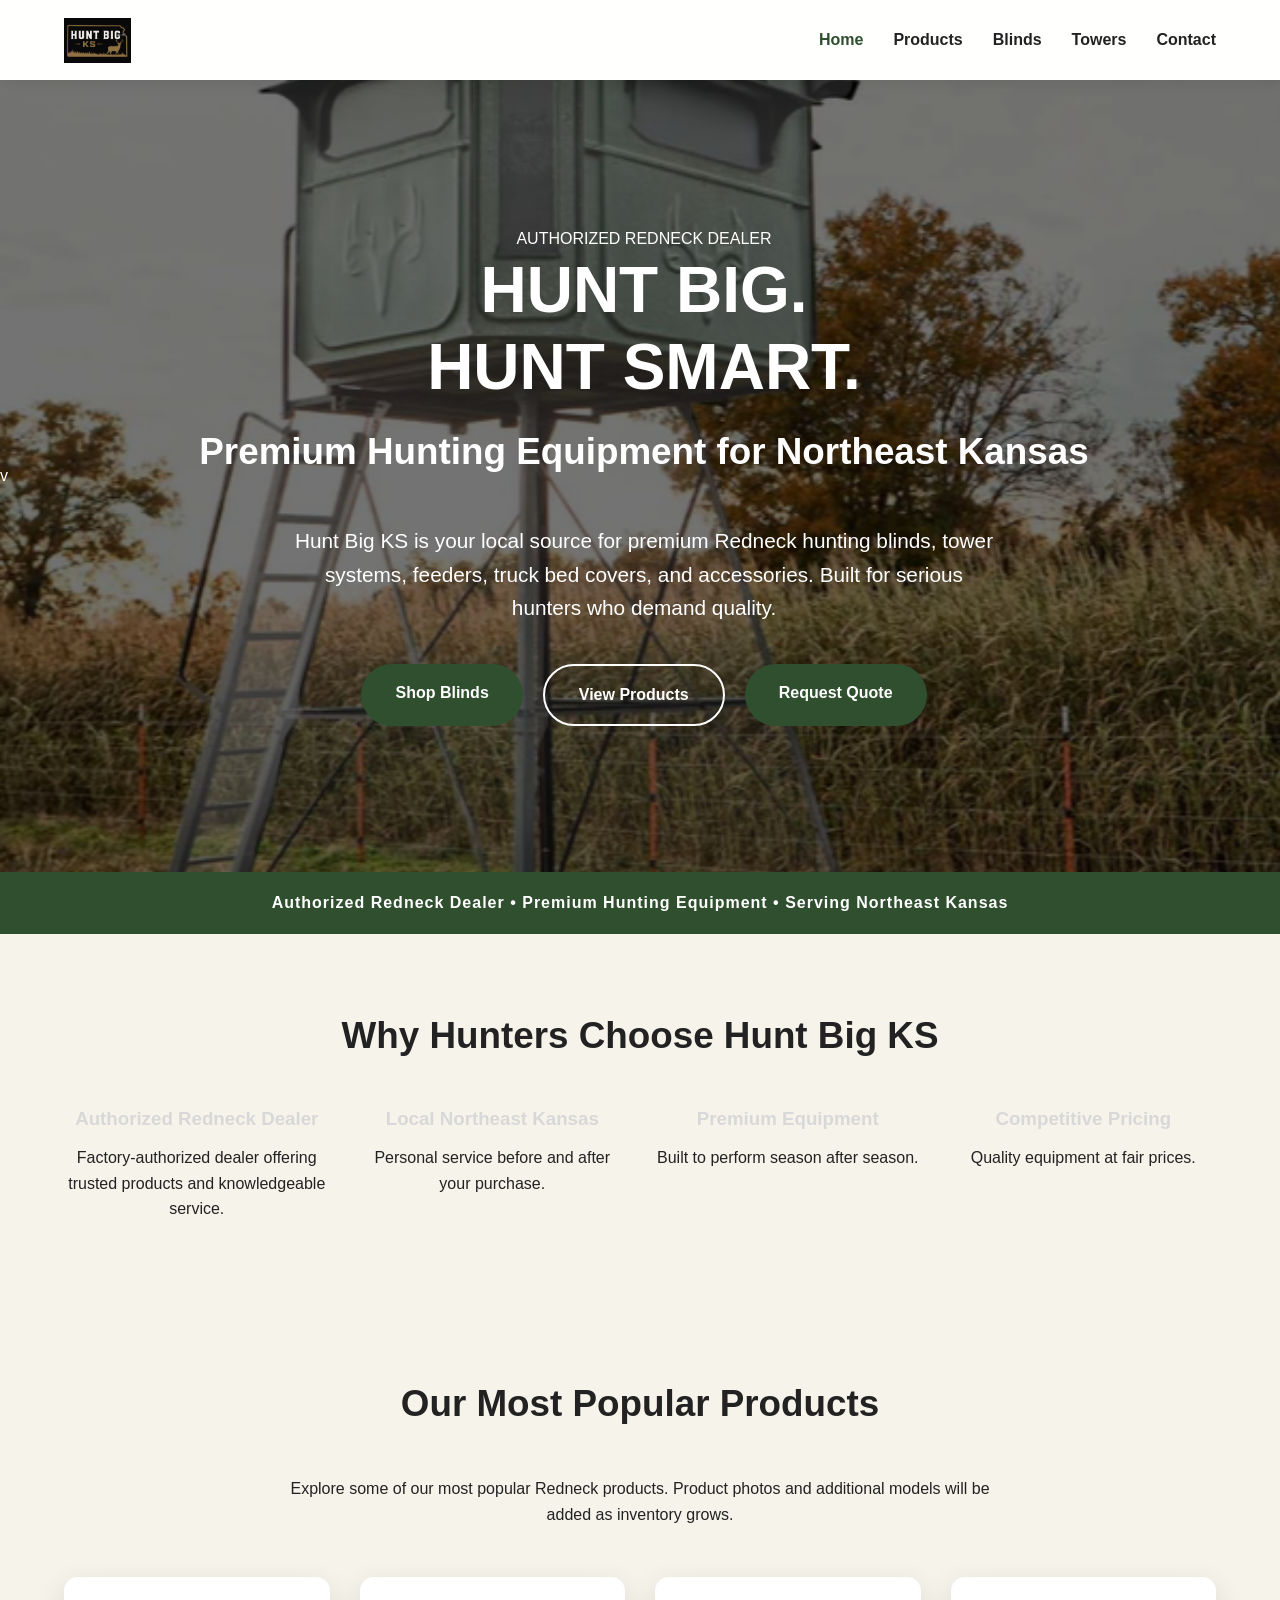
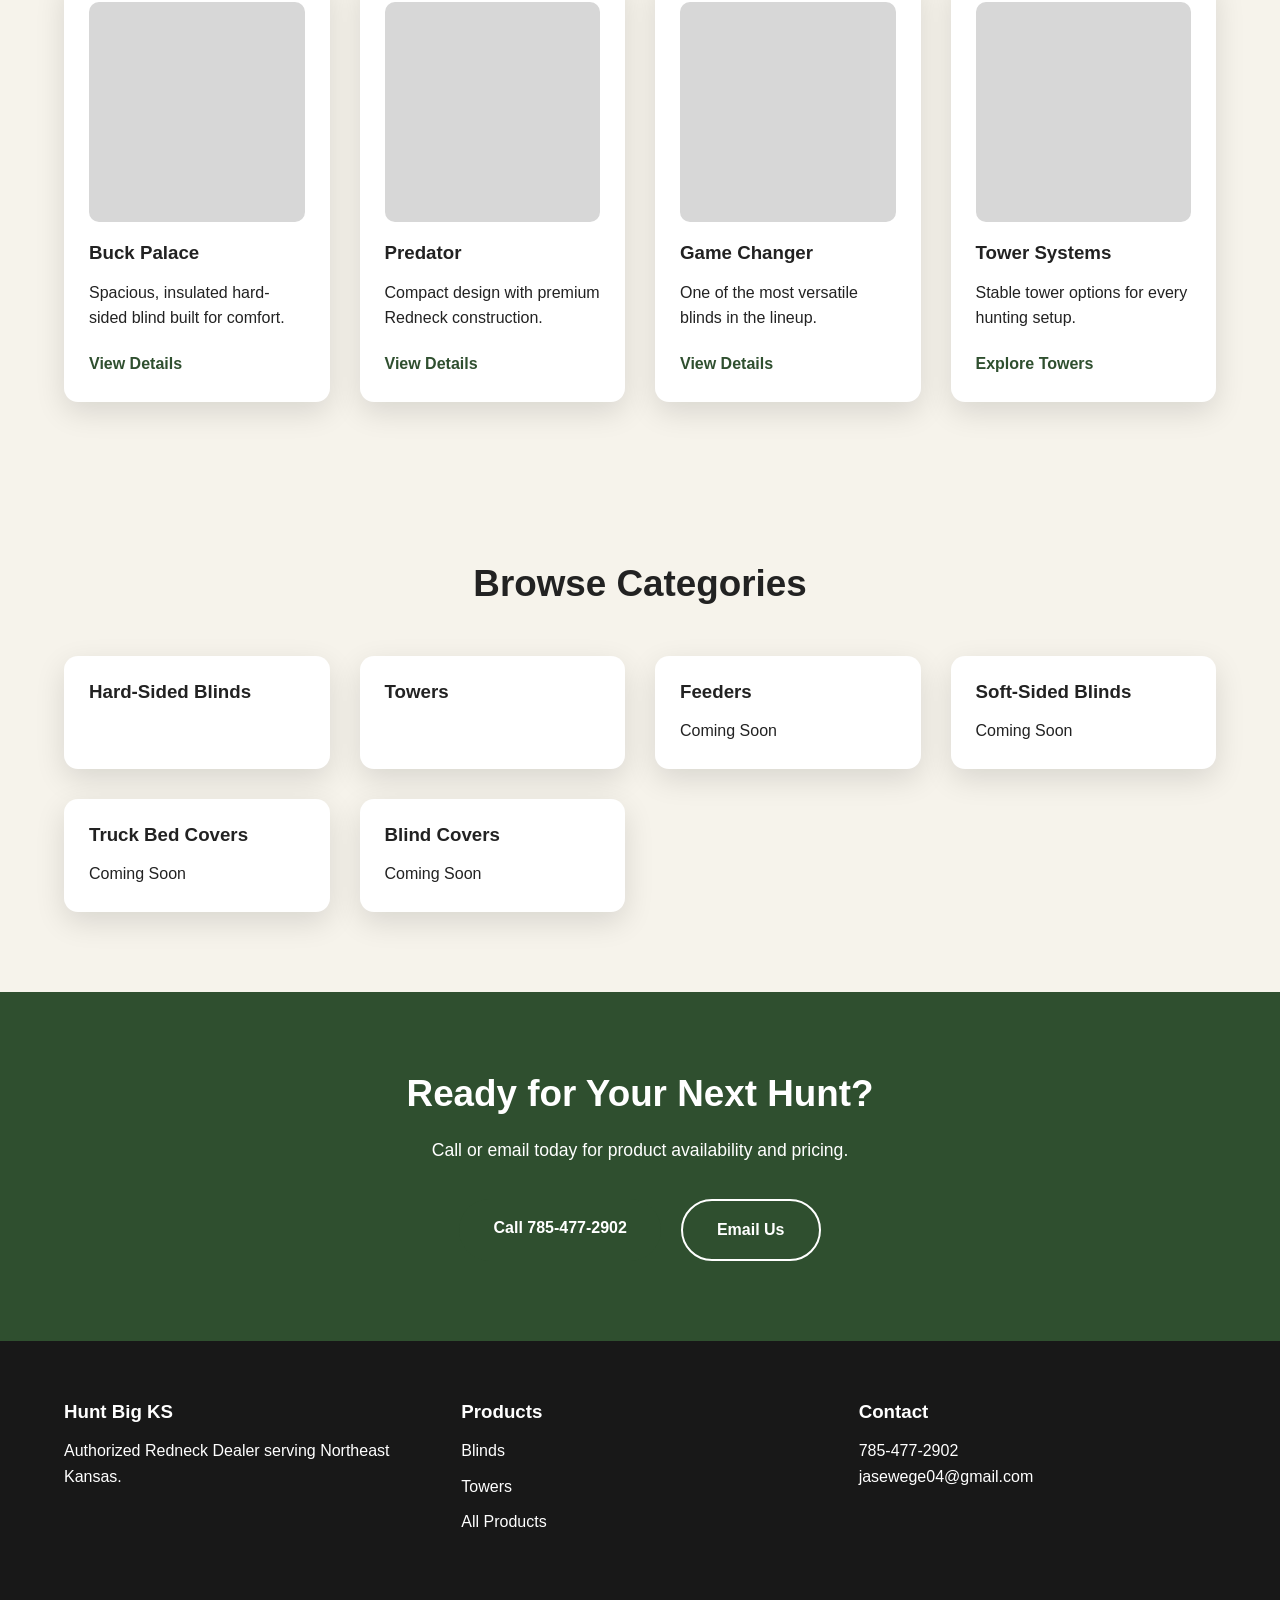
==== index.html @ d0d7ff27 "Update index.html" ====
<!DOCTYPE html>
<html lang="en">
<head>
    <meta charset="UTF-8">
    <meta name="viewport" content="width=device-width, initial-scale=1.0">

    <title>Hunt Big KS | Authorized Redneck Dealer | Northeast Kansas</title>

    <meta name="description"
          content="Authorized Redneck dealer serving Northeast Kansas. Premium hunting blinds, towers, feeders, and hunting accessories.">

    <link rel="stylesheet" href="css/style.css">
</head>

<body>

<header class="site-header">

    <div class="container nav-container">

        <a href="index.html" class="logo">
    <img src="logo.png" alt="Hunt Big KS Logo">
</a>

        <nav>

            <ul class="nav-links">

                <li><a href="index.html" class="active">Home</a></li>

                <li><a href="products.html">Products</a></li>

                <li><a href="blinds.html">Blinds</a></li>

                <li><a href="towers.html">Towers</a></li>

                <li><a href="contact.html">Contact</a></li>

            </ul>

        </nav>

    </div>

</header>

<section class="hero home-hero">v

    <div class="hero-overlay"></div>

    <div class="container hero-content">

        <div class="dealer-badge">
            AUTHORIZED REDNECK DEALER
        </div>

        <h1>HUNT BIG.<br>HUNT SMART.</h1>

        <h2 class="hero-tagline">
            Premium Hunting Equipment for Northeast Kansas
        </h2>

        <p>
            Hunt Big KS is your local source for premium Redneck hunting blinds,
            tower systems, feeders, truck bed covers, and accessories.
            Built for serious hunters who demand quality.
        </p>

        <div class="hero-buttons">

            <a href="blinds.html" class="btn btn-primary">
                Shop Blinds
            </a>

            <a href="products.html" class="btn btn-outline">
                View Products
            </a>

            <a href="contact.html" class="btn btn-primary">
                Request Quote
            </a>

        </div>

    </div>

</section>

<section class="brand-strip">
    <div class="container">
        <p>
            Authorized Redneck Dealer
            &bull;
            Premium Hunting Equipment
            &bull;
            Serving Northeast Kansas
        </p>
    </div>
</section>

<section class="section">
    <div class="container">

        <h2>Why Hunters Choose Hunt Big KS</h2>

        <div class="features">

            <div class="feature">
                <h3>Authorized Redneck Dealer</h3>
                <p>Factory-authorized dealer offering trusted products and knowledgeable service.</p>
            </div>

            <div class="feature">
                <h3>Local Northeast Kansas</h3>
                <p>Personal service before and after your purchase.</p>
            </div>

            <div class="feature">
                <h3>Premium Equipment</h3>
                <p>Built to perform season after season.</p>
            </div>

            <div class="feature">
                <h3>Competitive Pricing</h3>
                <p>Quality equipment at fair prices.</p>
            </div>

        </div>

    </div>

</section>

<section class="section">

    <div class="container">

        <h2>Our Most Popular Products</h2>

<p style="text-align:center;max-width:700px;margin:0 auto 50px;">
Explore some of our most popular Redneck products. Product photos and additional models will be added as inventory grows.
</p>

        <div class="card-grid">

            <article class="product-card">

                <div class="product-image placeholder"></div>

                <h3>Buck Palace</h3>

                <p>
                    Spacious, insulated hard-sided blind built for comfort.
                </p>

                <a href="blinds.html" class="btn-small">
                    View Details
                </a>

            </article>

            <article class="product-card">

                <div class="product-image placeholder"></div>

                <h3>Predator</h3>

                <p>
                    Compact design with premium Redneck construction.
                </p>

                <a href="blinds.html" class="btn-small">
                    View Details
                </a>

            </article>

            <article class="product-card">

                <div class="product-image placeholder"></div>

                <h3>Game Changer</h3>

                <p>
                    One of the most versatile blinds in the lineup.
                </p>

                <a href="blinds.html" class="btn-small">
                    View Details
                </a>

            </article>

            <article class="product-card">

                <div class="product-image placeholder"></div>

                <h3>Tower Systems</h3>

                <p>

                    Stable tower options for every hunting setup.

                </p>

                <a href="towers.html" class="btn-small">

                    Explore Towers

                </a>

            </article>

        </div>

    </div>

</section>

<section class="section">

    <div class="container">

        <h2>Browse Categories</h2>

        <div class="card-grid">

            <div class="category-card">
                <h3>Hard-Sided Blinds</h3>
            </div>

            <div class="category-card">
                <h3>Towers</h3>
            </div>

            <div class="category-card">
                <h3>Feeders</h3>
                <p>Coming Soon</p>
            </div>

            <div class="category-card">
                <h3>Soft-Sided Blinds</h3>
                <p>Coming Soon</p>
            </div>

            <div class="category-card">
                <h3>Truck Bed Covers</h3>
                <p>Coming Soon</p>
            </div>

            <div class="category-card">
                <h3>Blind Covers</h3>
                <p>Coming Soon</p>
            </div>

        </div>

    </div>

</section>

<section class="contact-banner">

    <div class="container">

        <h2>Ready for Your Next Hunt?</h2>

        <p>

            Call or email today for product availability and pricing.

        </p>

        <div class="hero-buttons">

            <a href="tel:7854772902" class="btn btn-primary">

                Call 785-477-2902

            </a>

            <a href="mailto:jasewege04@gmail.com" class="btn btn-outline">

                Email Us

            </a>

        </div>

    </div>

</section>

<footer>

    <div class="container footer-grid">

        <div>

            <h3>Hunt Big KS</h3>

            <p>

                Authorized Redneck Dealer serving Northeast Kansas.

            </p>

        </div>

        <div>

            <h3>Products</h3>

            <ul>

                <li><a href="blinds.html">Blinds</a></li>

                <li><a href="towers.html">Towers</a></li>

                <li><a href="products.html">All Products</a></li>

            </ul>

        </div>

        <div>

            <h3>Contact</h3>

            <p>785-477-2902</p>

            <p>jasewege04@gmail.com</p>

        </div>

    </div>

</footer>

<script src="js/script.js"></script>

</body>
</html>
---- css/style.css ----
/* ===========================
   HUNT BIG KS V3
   =========================== */

:root{
    --green:#2f4f2f;
    --green-dark:#1d331d;
    --tan:#f6f3eb;
    --white:#ffffff;
    --dark:#222;
    --gray:#666;
    --light:#ececec;
    --shadow:0 10px 30px rgba(0,0,0,.12);
    --radius:14px;
    --transition:.3s ease;
}

/* RESET */

*{
    margin:0;
    padding:0;
    box-sizing:border-box;
}

html{
    scroll-behavior:smooth;
}

body{
    font-family:Arial, Helvetica, sans-serif;
    background:var(--tan);
    color:var(--dark);
    line-height:1.6;
}

/* GLOBAL */

.container{
    width:min(1200px,90%);
    margin:auto;
}

section{
    padding:80px 0;
}

h1,h2,h3{
    line-height:1.2;
}

h2{
    text-align:center;
    font-size:2.3rem;
    margin-bottom:50px;
}

a{
    text-decoration:none;
    color:inherit;
}

/* HEADER */

.site-header{
    position:sticky;
    top:0;
    z-index:999;
    background:rgba(255,255,255,.95);
    backdrop-filter:blur(12px);
    box-shadow:0 2px 15px rgba(0,0,0,.08);
}

.nav-container{
    display:flex;
    justify-content:space-between;
    align-items:center;
    min-height:80px;
}

.logo{
    display:flex;
    align-items:center;
}

.logo img{
    height:45px;
    width:auto;
    display:block;
}

.nav-links{
    display:flex;
    list-style:none;
    gap:30px;
}

.nav-links a{
    font-weight:600;
    transition:var(--transition);
}

.nav-links a:hover,
.nav-links .active{
    color:var(--green);
}

/* HERO */

.hero{
    position:relative;
    min-height:88vh;
    display:flex;
    align-items:center;
    justify-content:center;
    text-align:center;

    background:
    linear-gradient(rgba(0,0,0,.55),rgba(0,0,0,.55)),
    url("../images/hero.png");

    background-size:cover;
    background-position:center;
    color:white;
}

.hero-content{
    position:relative;
    z-index:2;
}

.hero h1{
    font-size:4rem;
    margin-bottom:25px;
}

.hero h1 span{
    display:block;
    font-size:2.3rem;
    font-weight:400;
    margin-top:10px;
}

.hero p{
    font-size:1.3rem;
    max-width:700px;
    margin:0 auto 40px;
}

/* BUTTONS */

.hero-buttons{
    display:flex;
    justify-content:center;
    gap:20px;
    flex-wrap:wrap;
}

.btn{
    display:inline-block;
    padding:16px 34px;
    border-radius:40px;
    font-weight:bold;
    transition:var(--transition);
}

.btn-primary{
    background:var(--green);
    color:white;
}

.btn-primary:hover{
    background:var(--green-dark);
    transform:translateY(-3px);
}

.btn-outline{
    border:2px solid white;
    color:white;
}

.btn-outline:hover{
    background:white;
    color:var(--dark);
}

/* BRAND STRIP */

.brand-strip{
    background:var(--green);
    color:white;
    text-align:center;
    padding:18px;
    font-weight:bold;
    letter-spacing:1px;
}

/* CARDS */

.card-grid{
    display:grid;
    grid-template-columns:repeat(auto-fit,minmax(250px,1fr));
    gap:30px;
}

.product-card,
.category-card{
    background:white;
    border-radius:var(--radius);
    padding:25px;
    box-shadow:var(--shadow);
    transition:var(--transition);
}

.product-card:hover,
.category-card:hover{
    transform:translateY(-8px);
}

.product-image{
    width:100%;
    height:220px;
    background:#d7d7d7;
    border-radius:10px;
    margin-bottom:20px;
}

.product-card h3,
.category-card h3{
    margin-bottom:15px;
}

.btn-small{
    display:inline-block;
    margin-top:20px;
    color:var(--green);
    font-weight:bold;
}

/* WHY US */

.dark{
    background:#2c2c2c;
    color:white;
}

.features{
    display:grid;
    grid-template-columns:repeat(auto-fit,minmax(230px,1fr));
    gap:30px;
}

.feature{
    text-align:center;
}

.feature h3{
    margin-bottom:15px;
    color:#d8d8d8;
}

/* CONTACT */

.contact-banner{
    background:var(--green);
    color:white;
    text-align:center;
}

.contact-banner h2{
    margin-bottom:20px;
}

.contact-banner p{
    margin-bottom:35px;
    font-size:1.1rem;
}

/* FOOTER */

footer{
    background:#181818;
    color:white;
    padding:60px 0;
}

.footer-grid{
    display:grid;
    grid-template-columns:repeat(auto-fit,minmax(220px,1fr));
    gap:40px;
}

footer h3{
    margin-bottom:15px;
}

footer ul{
    list-style:none;
}

footer li{
    margin-bottom:10px;
}

footer a:hover{
    color:#9ed19e;
}

/* MOBILE */

@media(max-width:850px){

.hero h1{
    font-size:2.8rem;
}

.hero h1 span{
    font-size:1.5rem;
}

.nav-container{
    flex-direction:column;
    padding:20px 0;
}

.nav-links{
    flex-wrap:wrap;
    justify-content:center;
    gap:15px;
}

.hero-buttons{
    flex-direction:column;
    align-items:center;
}

.btn{
    width:260px;
    text-align:center;
}

h2{
    font-size:2rem;
}
}
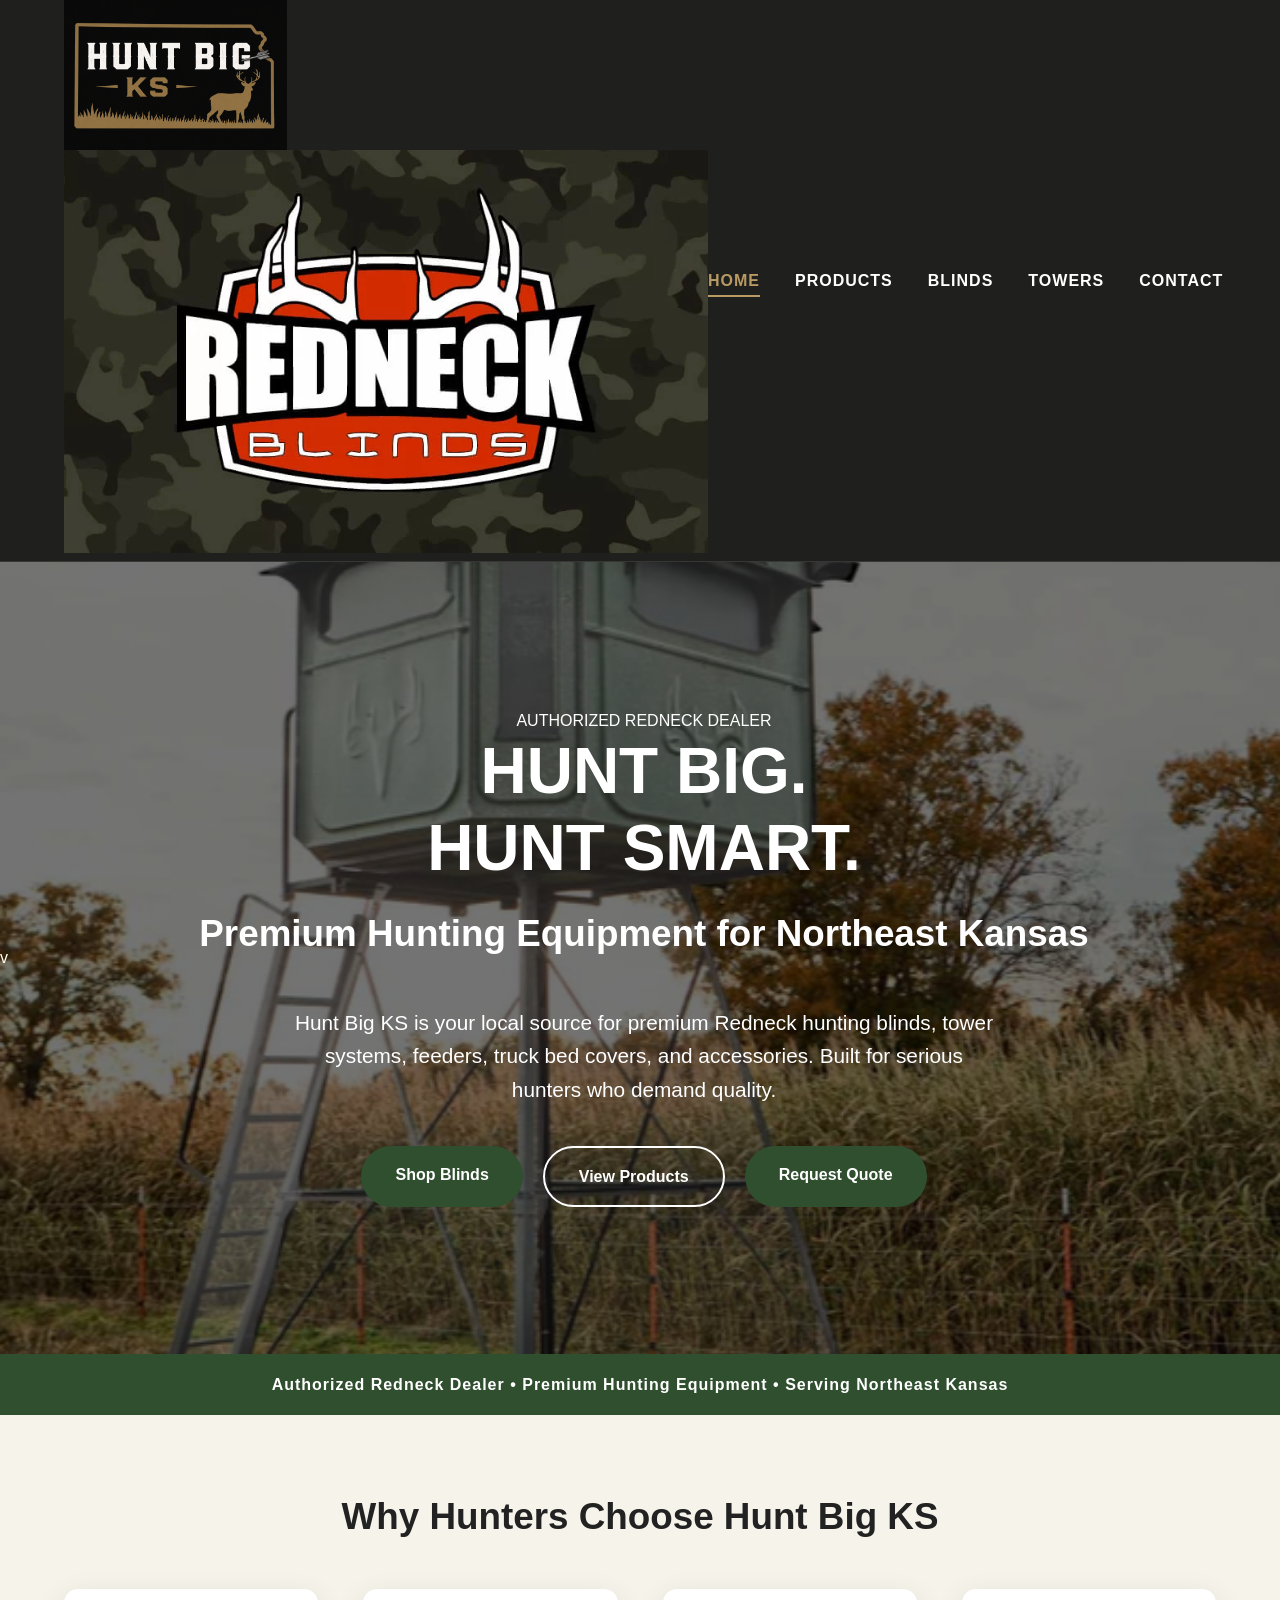
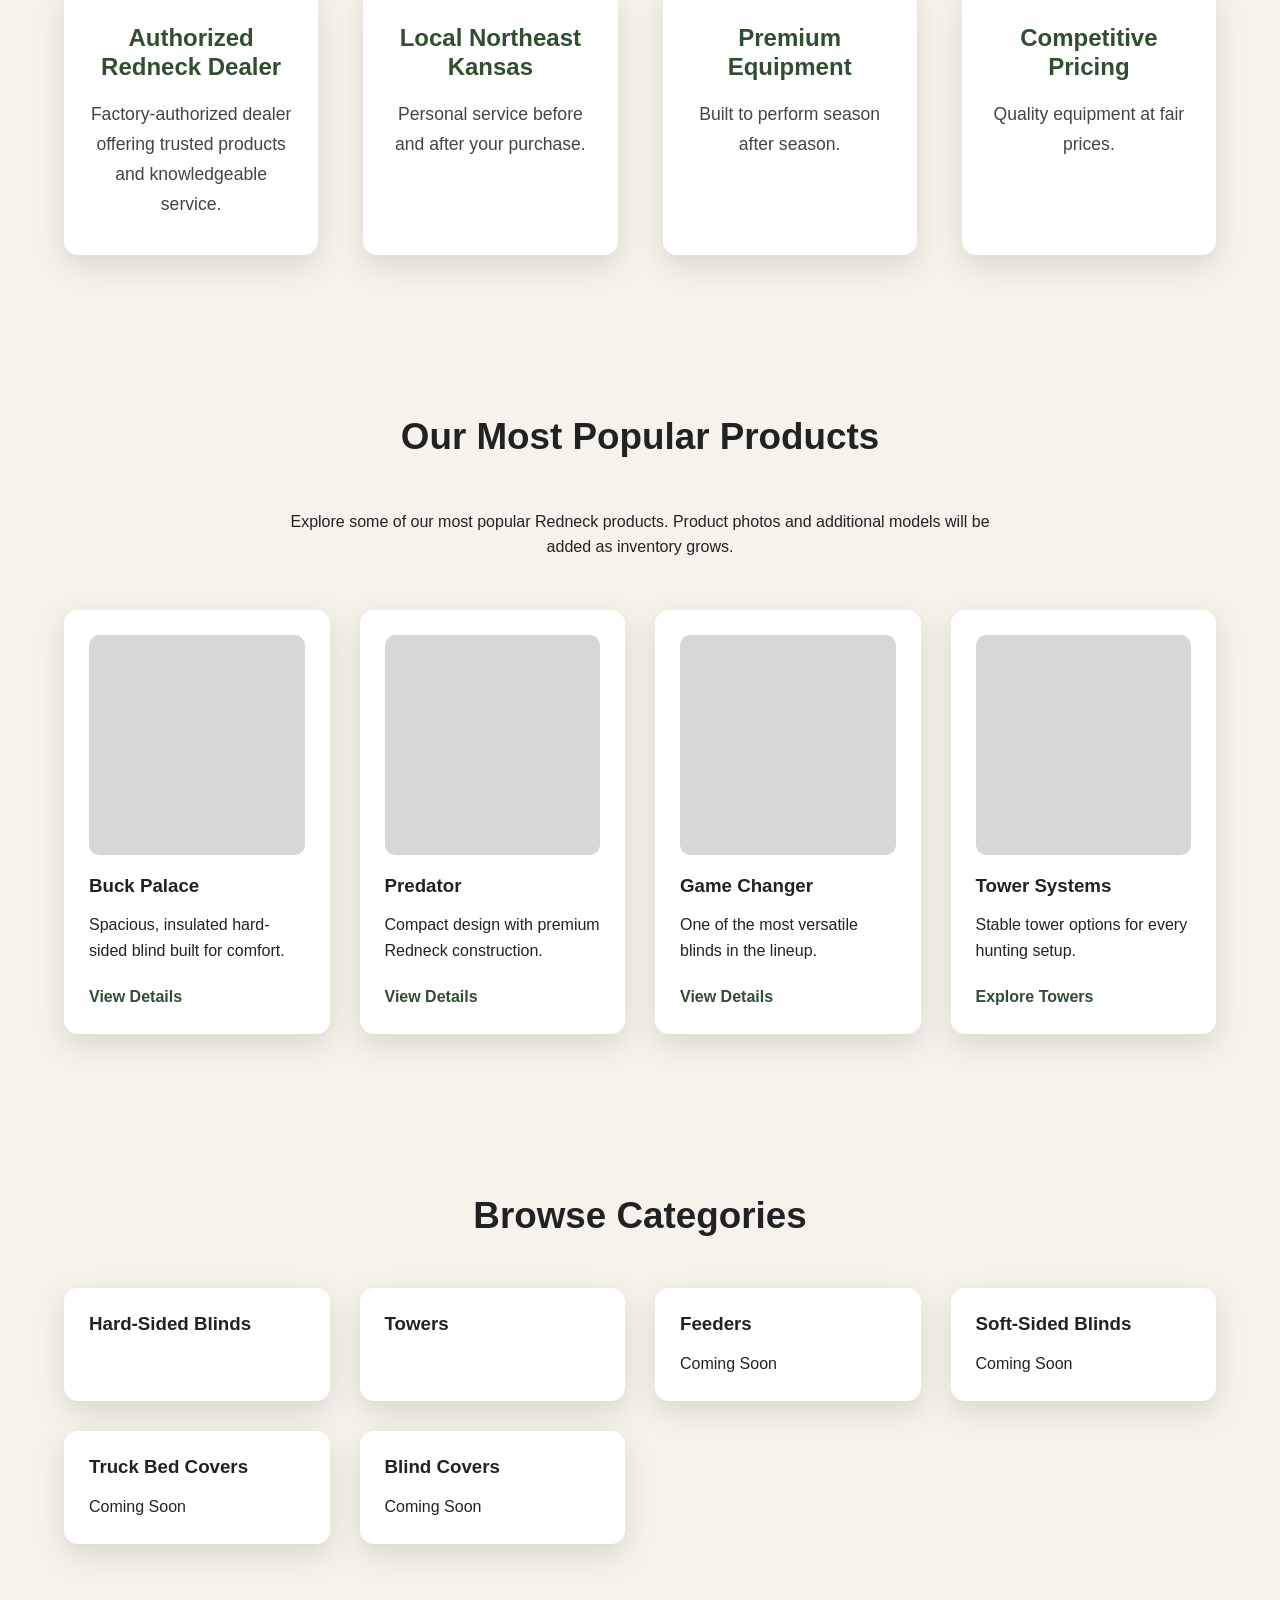
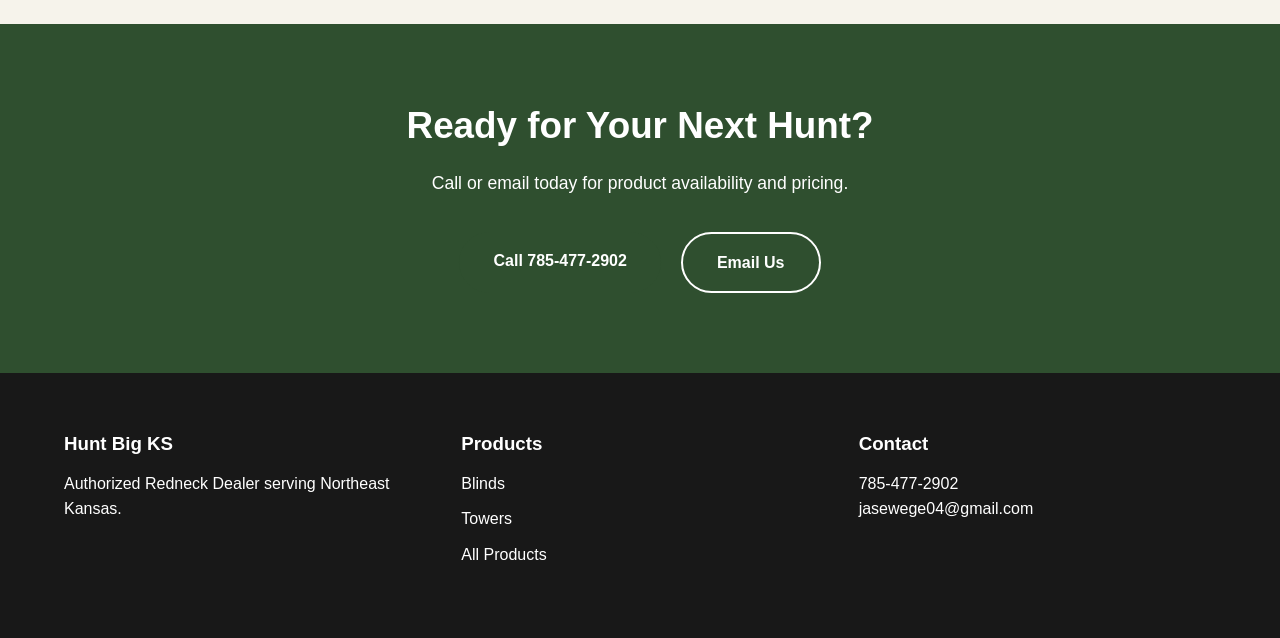
==== commit 3352f430: "Update index.html" ====
--- a/index.html
+++ b/index.html
@@ -18,9 +18,17 @@
 
     <div class="container nav-container">
 
-        <a href="index.html" class="logo">
-    <img src="logo.png" alt="Hunt Big KS Logo">
-</a>
+        <div class="brand-images">
+
+    <a href="index.html" class="logo">
+        <img src="logo.png" alt="Hunt Big KS Logo">
+    </a>
+
+    <img src="images/redneck-badge.png" 
+         class="dealer-badge"
+         alt="Authorized Redneck Dealer">
+
+</div>
 
         <nav>
 
--- a/css/style.css
+++ b/css/style.css
@@ -62,20 +62,22 @@
 
 /* HEADER */
 
+/* HEADER */
+
 .site-header{
     position:sticky;
     top:0;
     z-index:999;
-    background:rgba(255,255,255,.95);
-    backdrop-filter:blur(12px);
-    box-shadow:0 2px 15px rgba(0,0,0,.08);
+    background:rgba(20,20,20,.95);
+    backdrop-filter:blur(10px);
+    border-bottom:1px solid rgba(255,255,255,.1);
 }
 
 .nav-container{
     display:flex;
     justify-content:space-between;
     align-items:center;
-    min-height:80px;
+    min-height:95px;
 }
 
 .logo{
@@ -84,7 +86,7 @@
 }
 
 .logo img{
-    height:45px;
+    height:150px;
     width:auto;
     display:block;
 }
@@ -92,17 +94,37 @@
 .nav-links{
     display:flex;
     list-style:none;
-    gap:30px;
+    gap:35px;
 }
 
 .nav-links a{
-    font-weight:600;
-    transition:var(--transition);
+    color:white;
+    font-weight:700;
+    text-transform:uppercase;
+    letter-spacing:1px;
+    transition:.3s ease;
+    position:relative;
 }
 
 .nav-links a:hover,
 .nav-links .active{
-    color:var(--green);
+    color:#b89a62;
+}
+
+.nav-links a::after{
+    content:"";
+    position:absolute;
+    bottom:-8px;
+    left:0;
+    width:0;
+    height:2px;
+    background:#b89a62;
+    transition:.3s ease;
+}
+
+.nav-links a:hover::after,
+.nav-links .active::after{
+    width:100%;
 }
 
 /* HERO */
@@ -258,6 +280,32 @@
     margin-bottom:15px;
     color:#d8d8d8;
 }
+/* WHY HUNTERS CHOOSE */
+
+.feature h3{
+    margin-bottom:18px;
+    color:var(--green);
+    font-size:1.5rem;
+    font-weight:800;
+}
+
+.feature p{
+    color:#444;
+    font-size:1.1rem;
+    line-height:1.7;
+}
+
+.features{
+    gap:45px;
+}
+
+.feature{
+    background:white;
+    padding:35px 25px;
+    border-radius:14px;
+    box-shadow:var(--shadow);
+    text-align:center;
+}
 
 /* CONTACT */
 
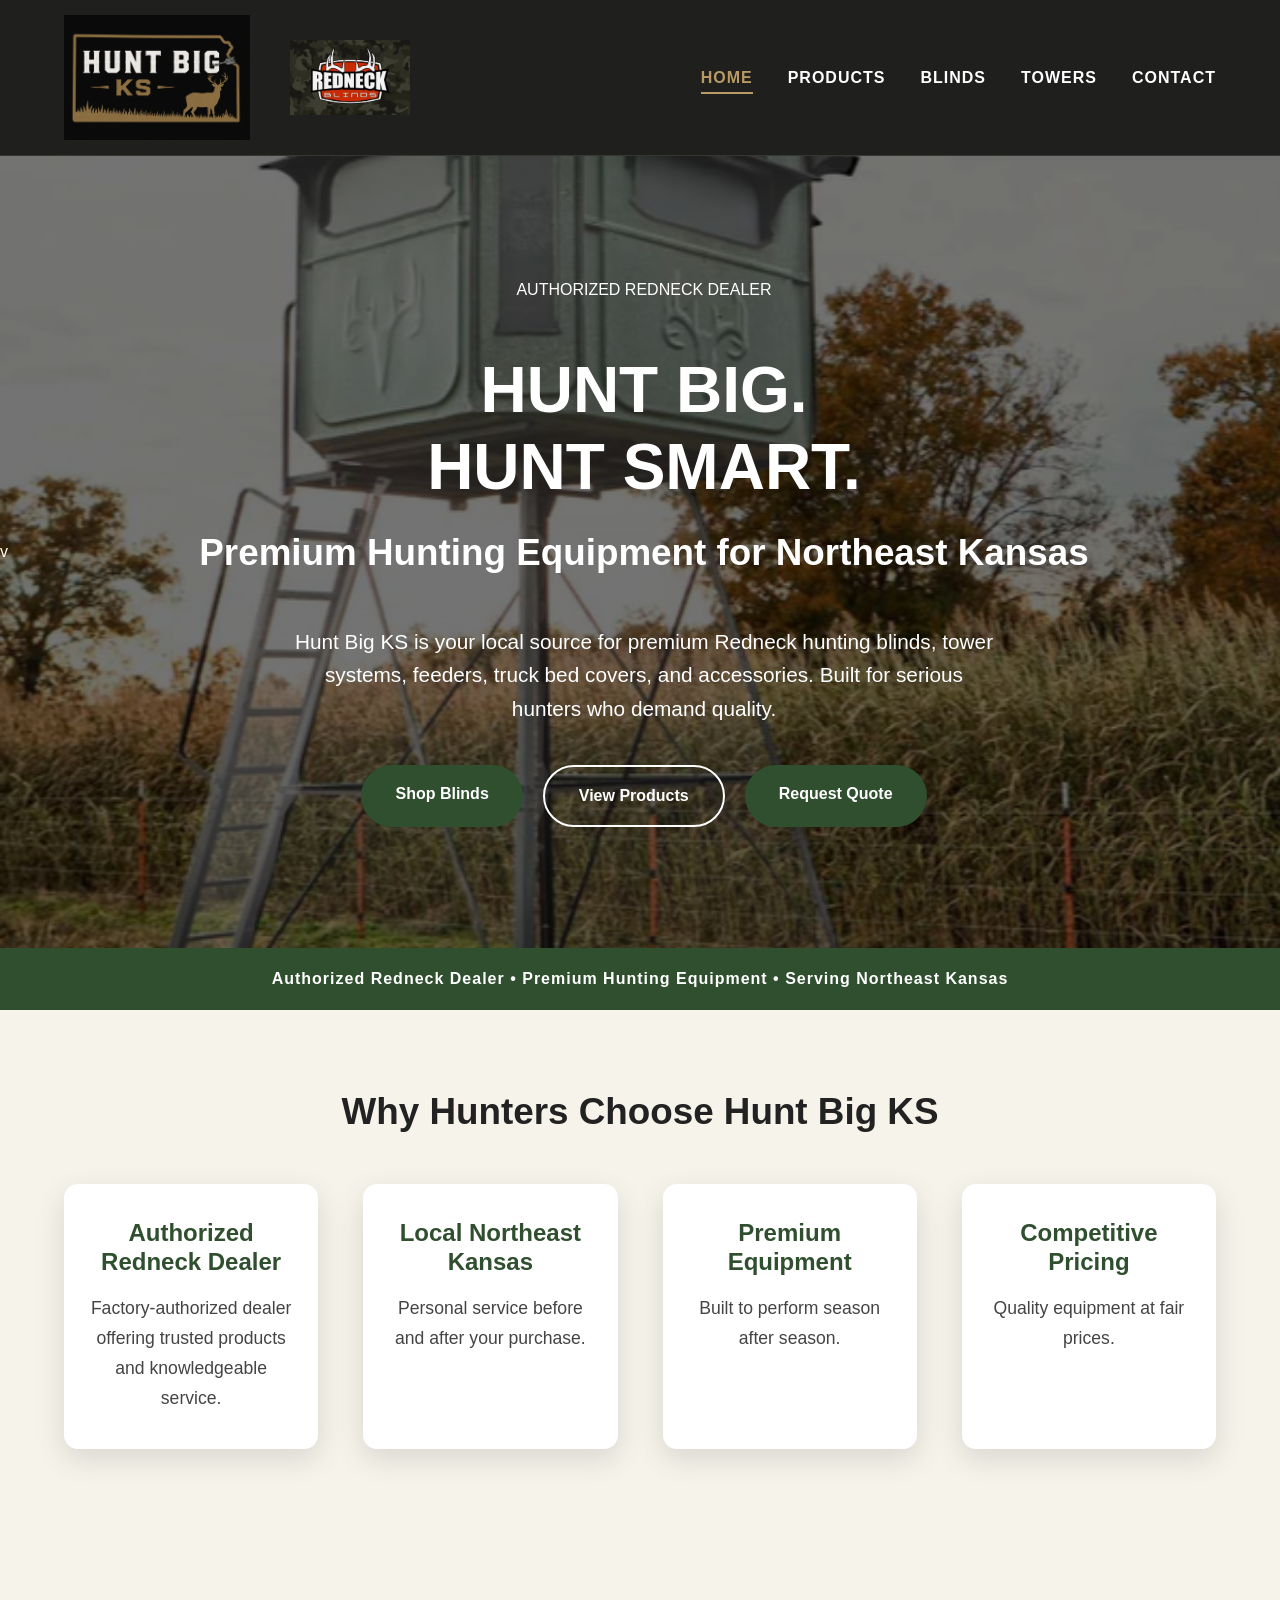
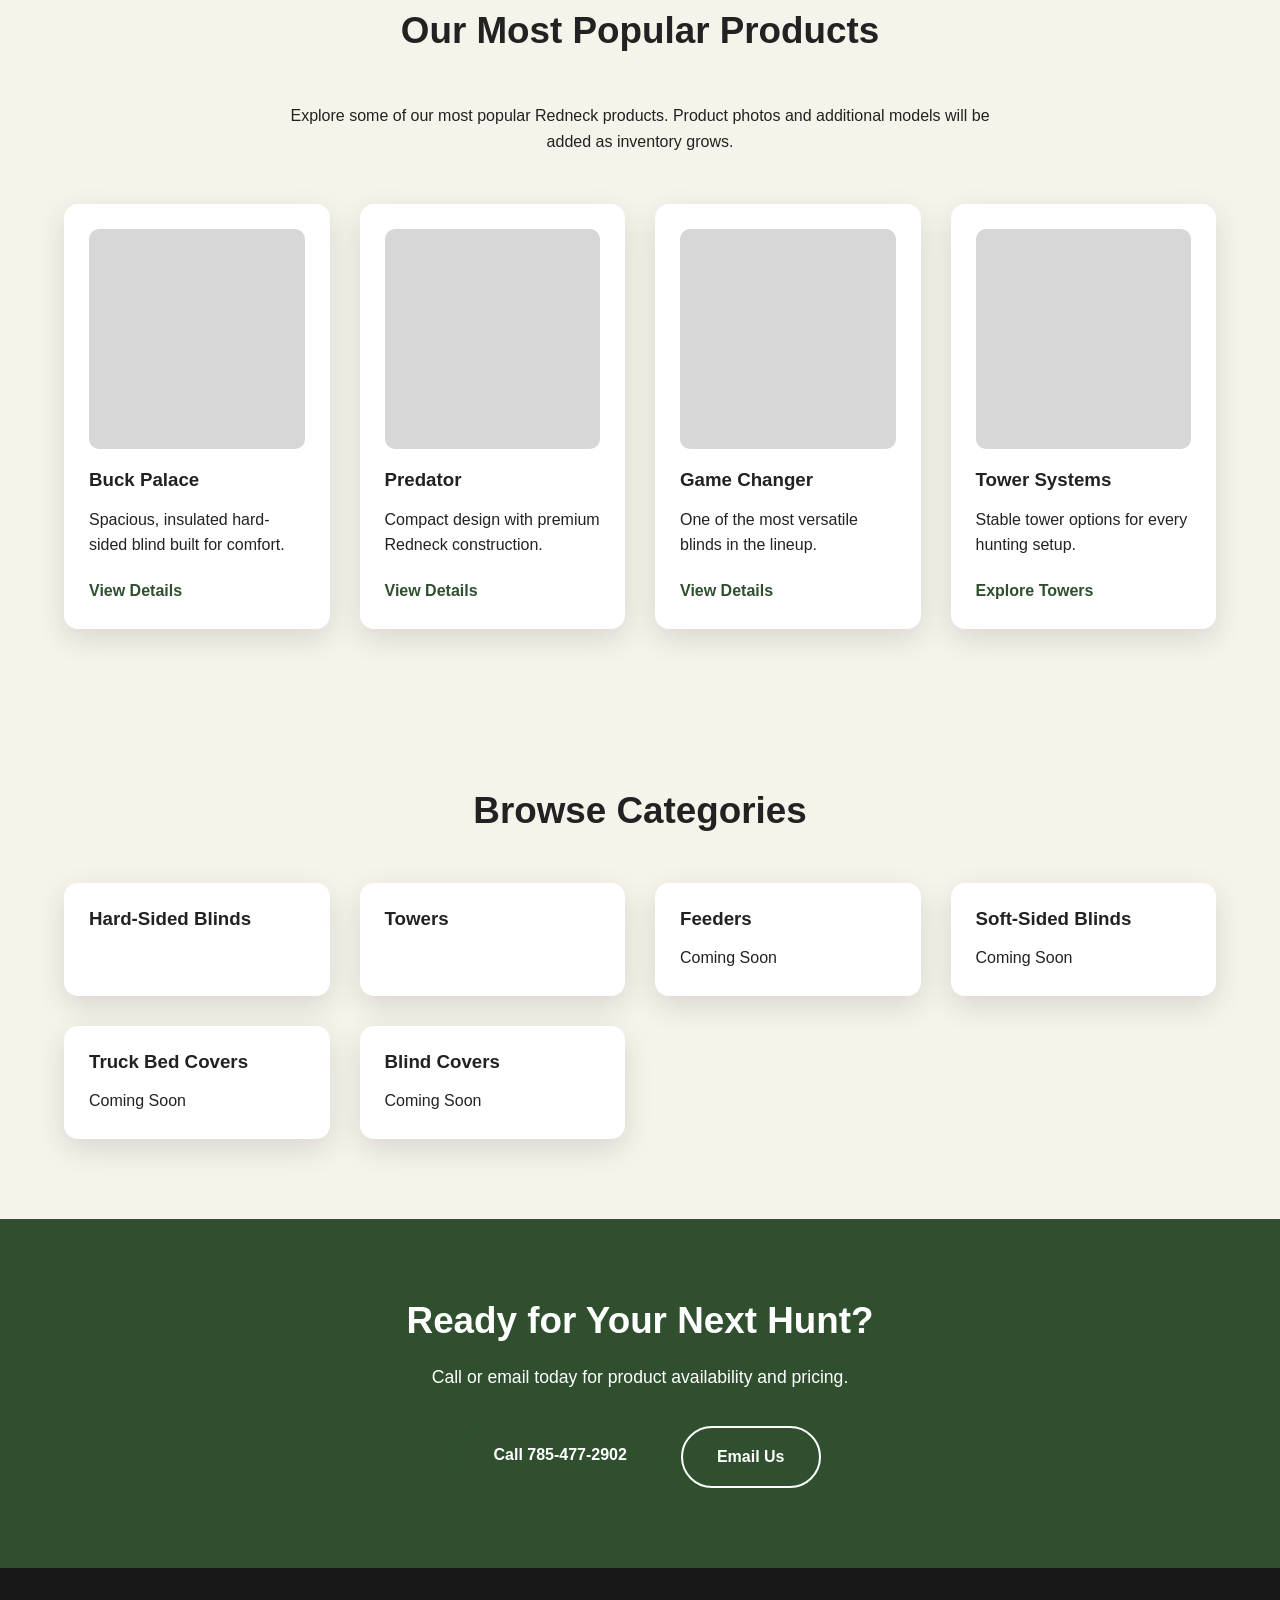
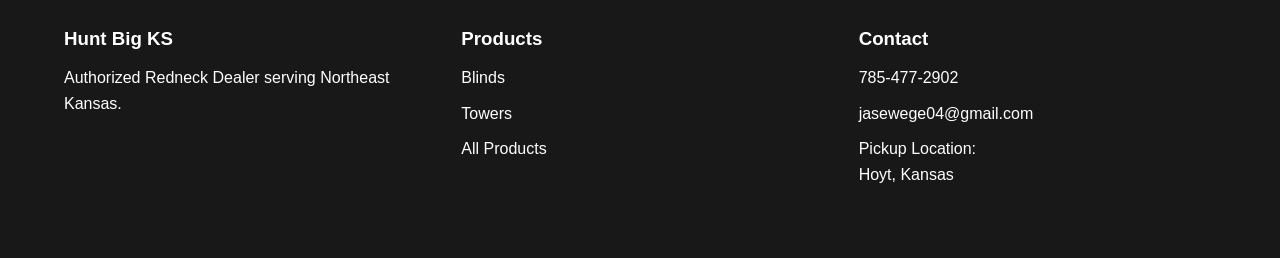
==== commit 97fba904: "Update index.html" ====
--- a/index.html
+++ b/index.html
@@ -333,13 +333,19 @@
 
         <div>
 
-            <h3>Contact</h3>
-
-            <p>785-477-2902</p>
-
-            <p>jasewege04@gmail.com</p>
-
-        </div>
+    <h3>Contact</h3>
+
+    <p>785-477-2902</p>
+
+    <p>jasewege04@gmail.com</p>
+
+    <p>
+        Pickup Location:
+        <br>
+        Hoyt, Kansas
+    </p>
+
+</div>
 
     </div>
 
--- a/css/style.css
+++ b/css/style.css
@@ -71,13 +71,14 @@
     background:rgba(20,20,20,.95);
     backdrop-filter:blur(10px);
     border-bottom:1px solid rgba(255,255,255,.1);
+    padding:10px 0;
 }
 
 .nav-container{
     display:flex;
     justify-content:space-between;
     align-items:center;
-    min-height:95px;
+    min-height:135px;
 }
 
 .logo{
@@ -86,9 +87,22 @@
 }
 
 .logo img{
-    height:150px;
+    height:125px;
     width:auto;
     display:block;
+}
+
+
+.brand-images{
+    display:flex;
+    align-items:center;
+    gap:40px;
+   opacity:.95;
+}
+
+.dealer-badge{
+    height:75px;
+    width:auto;
 }
 
 .nav-links{
@@ -353,6 +367,9 @@
 footer a:hover{
     color:#9ed19e;
 }
+footer p{
+    margin-bottom:10px;
+}
 
 /* MOBILE */
 
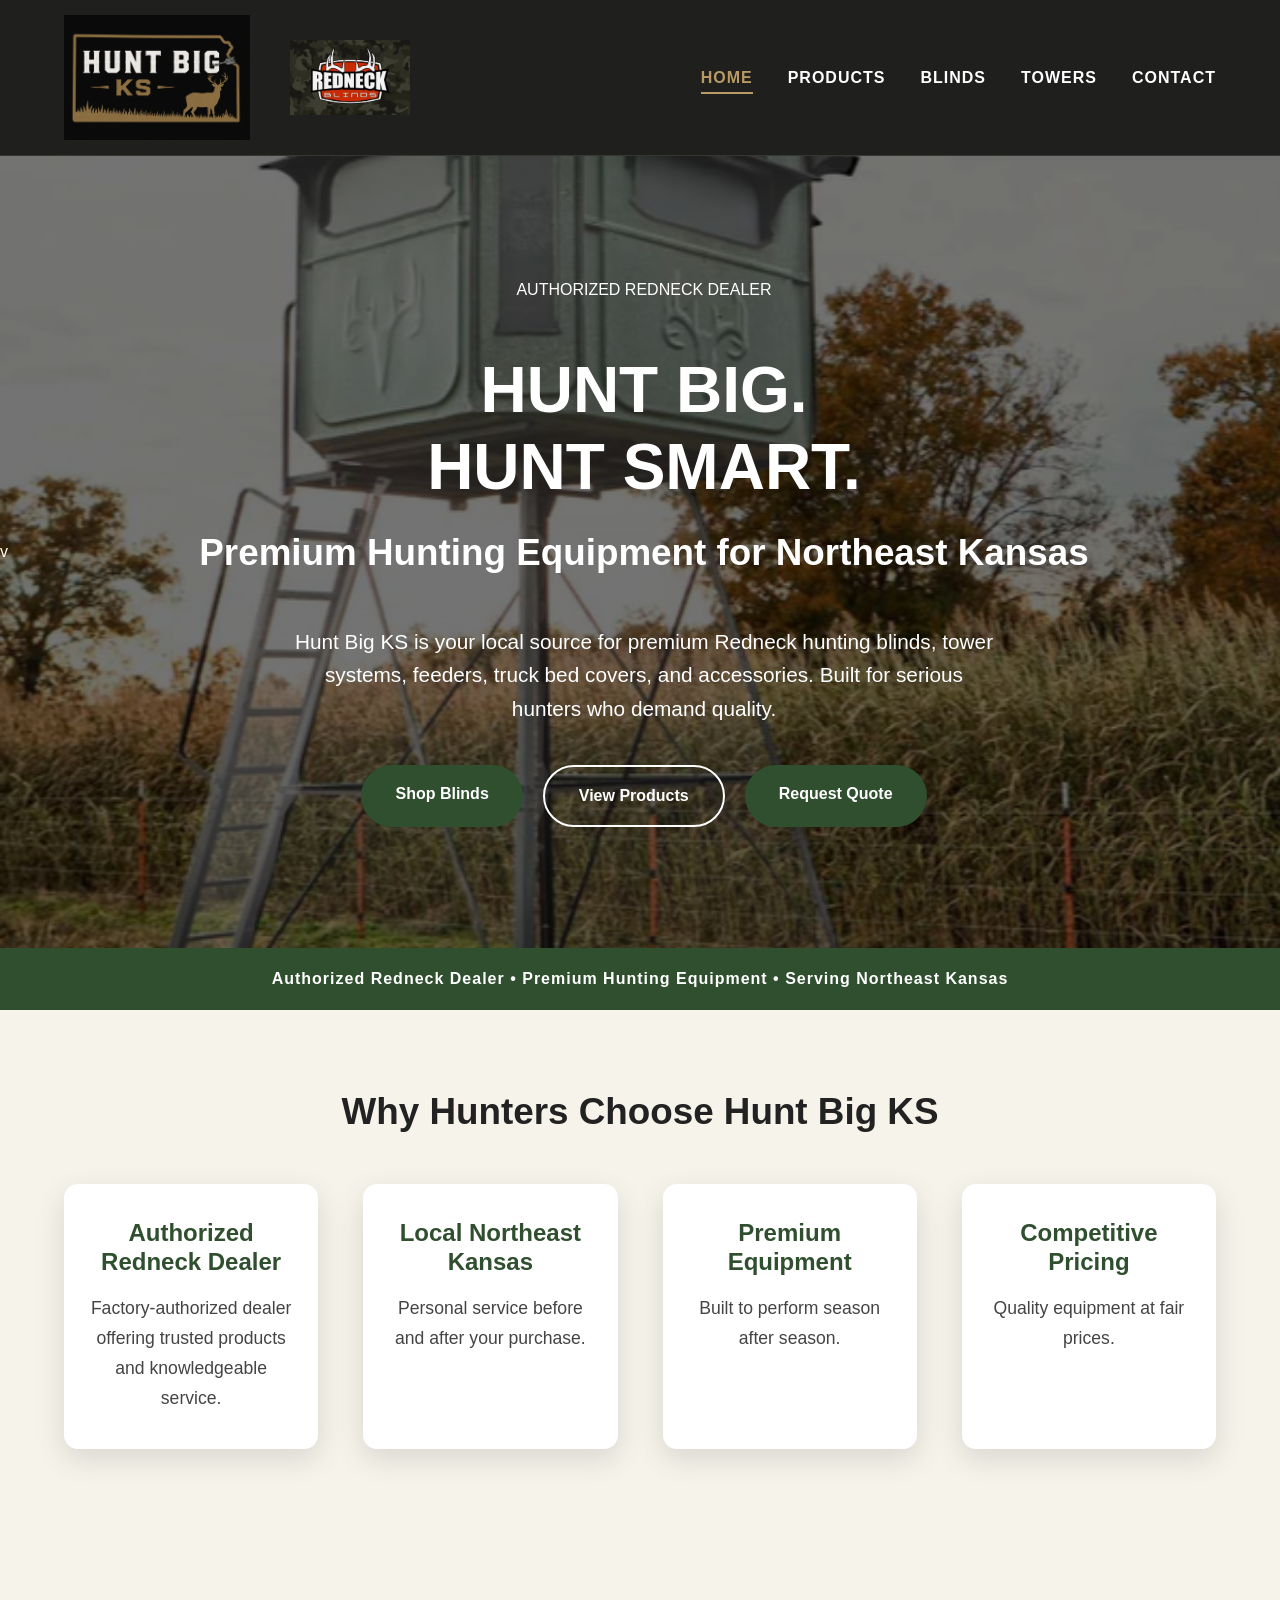
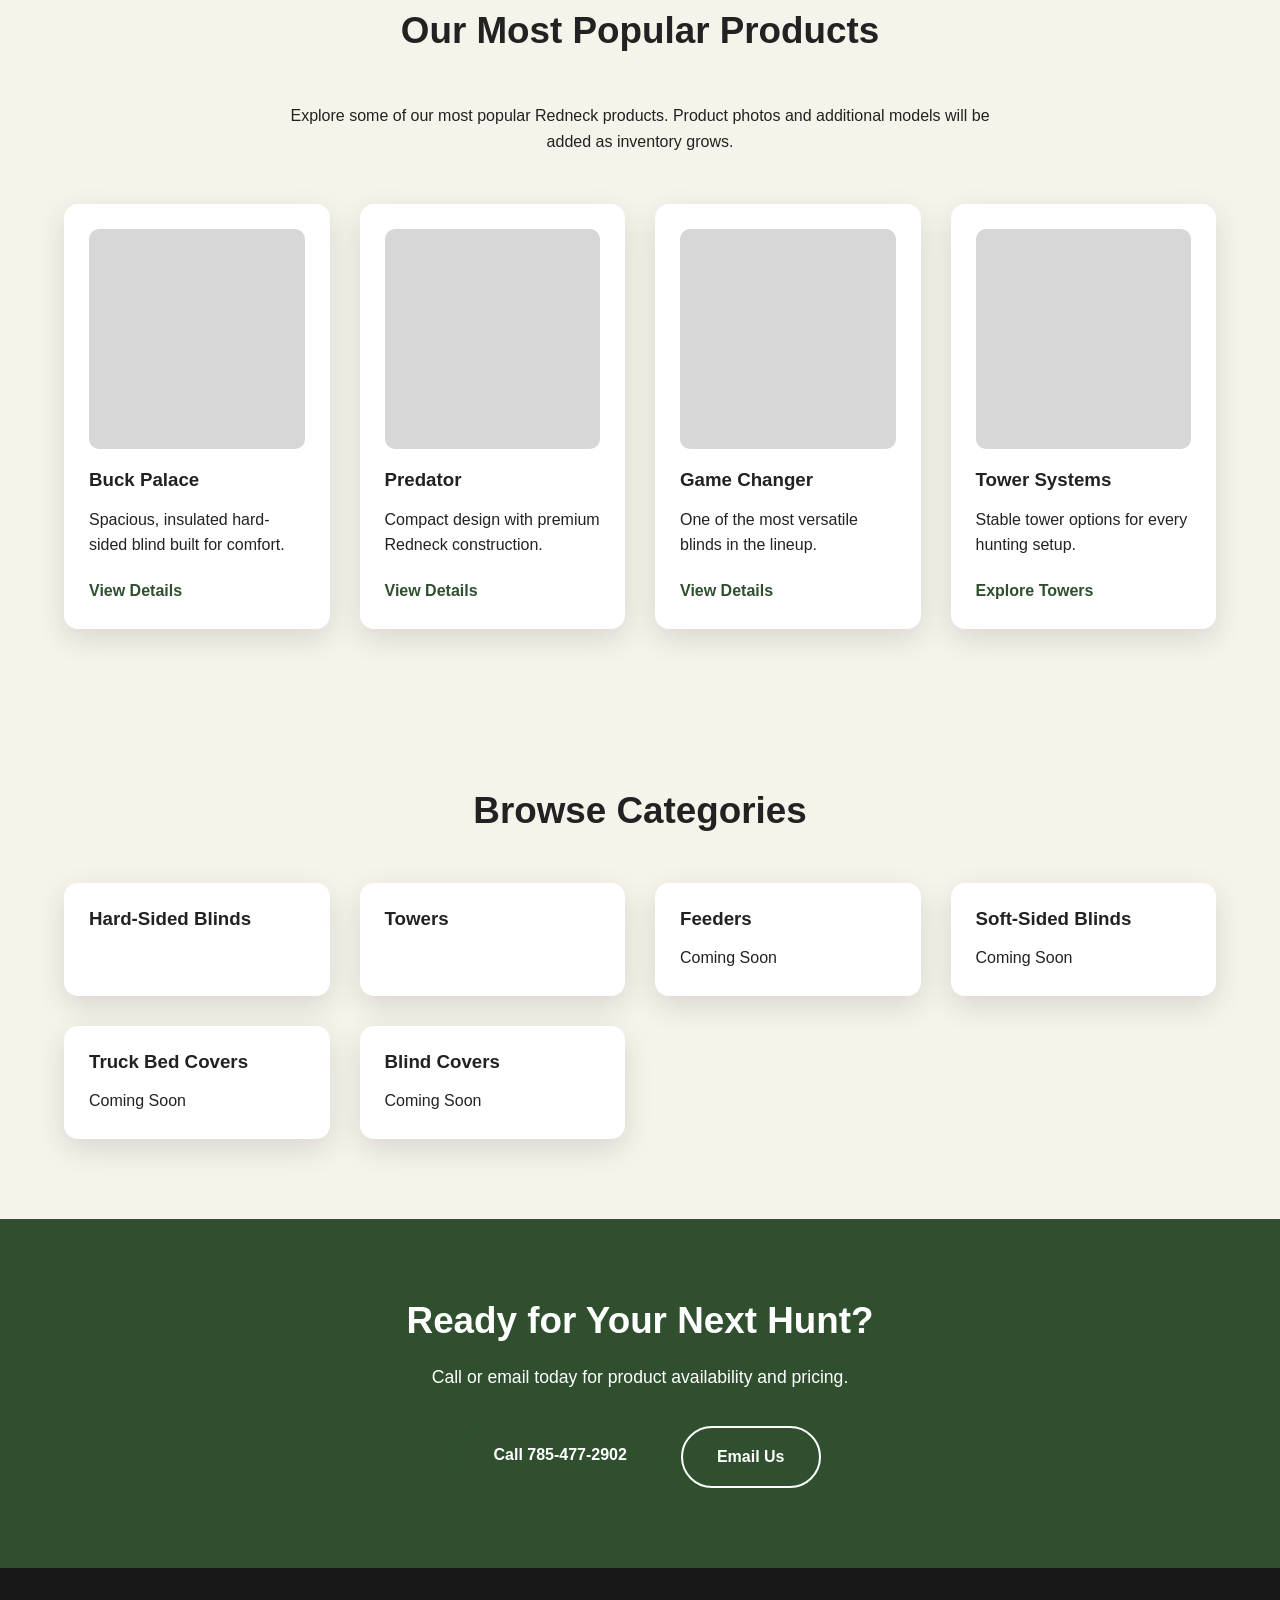
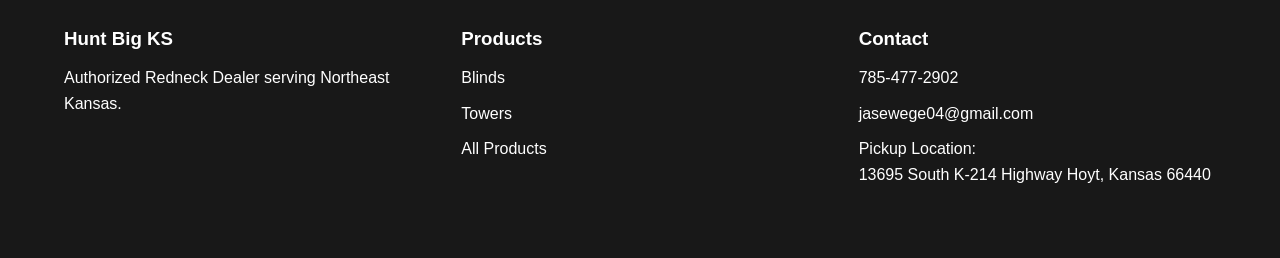
==== commit 741eca55: "Update index.html" ====
--- a/index.html
+++ b/index.html
@@ -342,7 +342,7 @@
     <p>
         Pickup Location:
         <br>
-        Hoyt, Kansas
+        13695 South K-214 Highway Hoyt, Kansas 66440
     </p>
 
 </div>
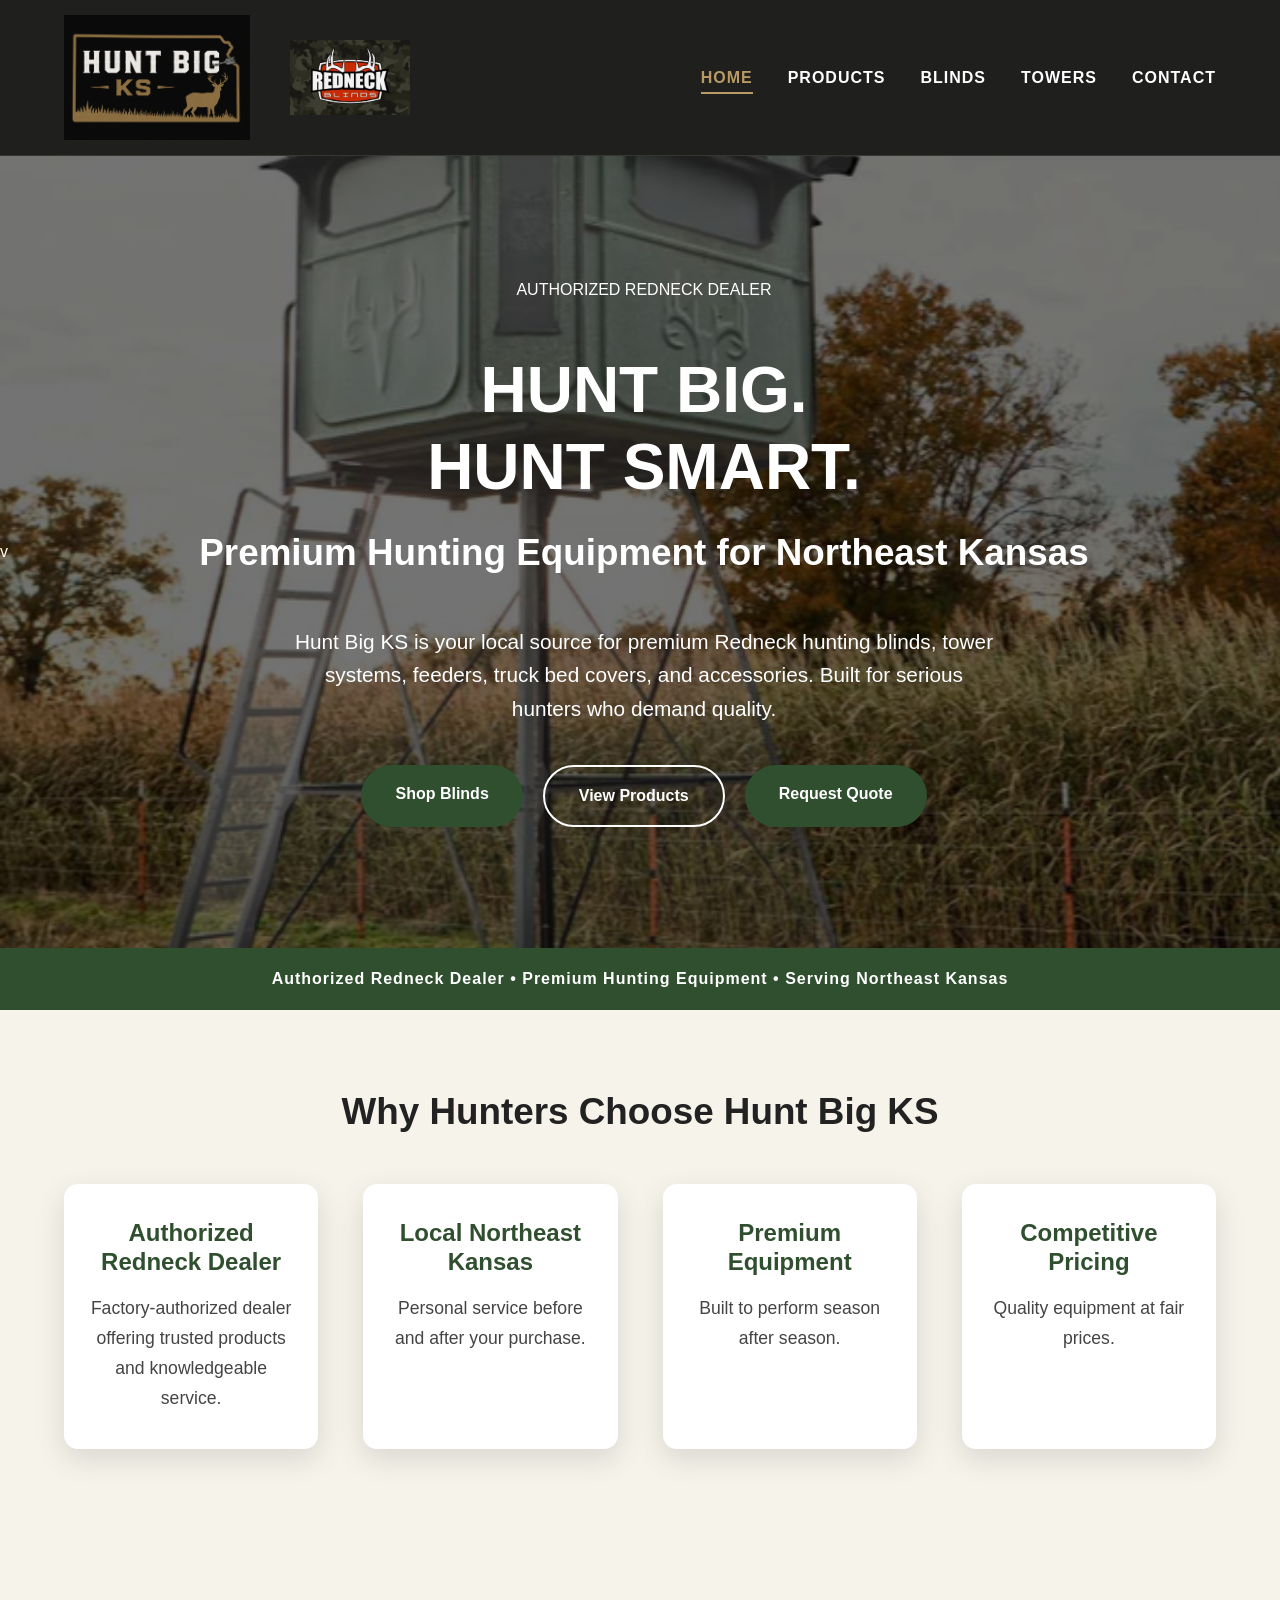
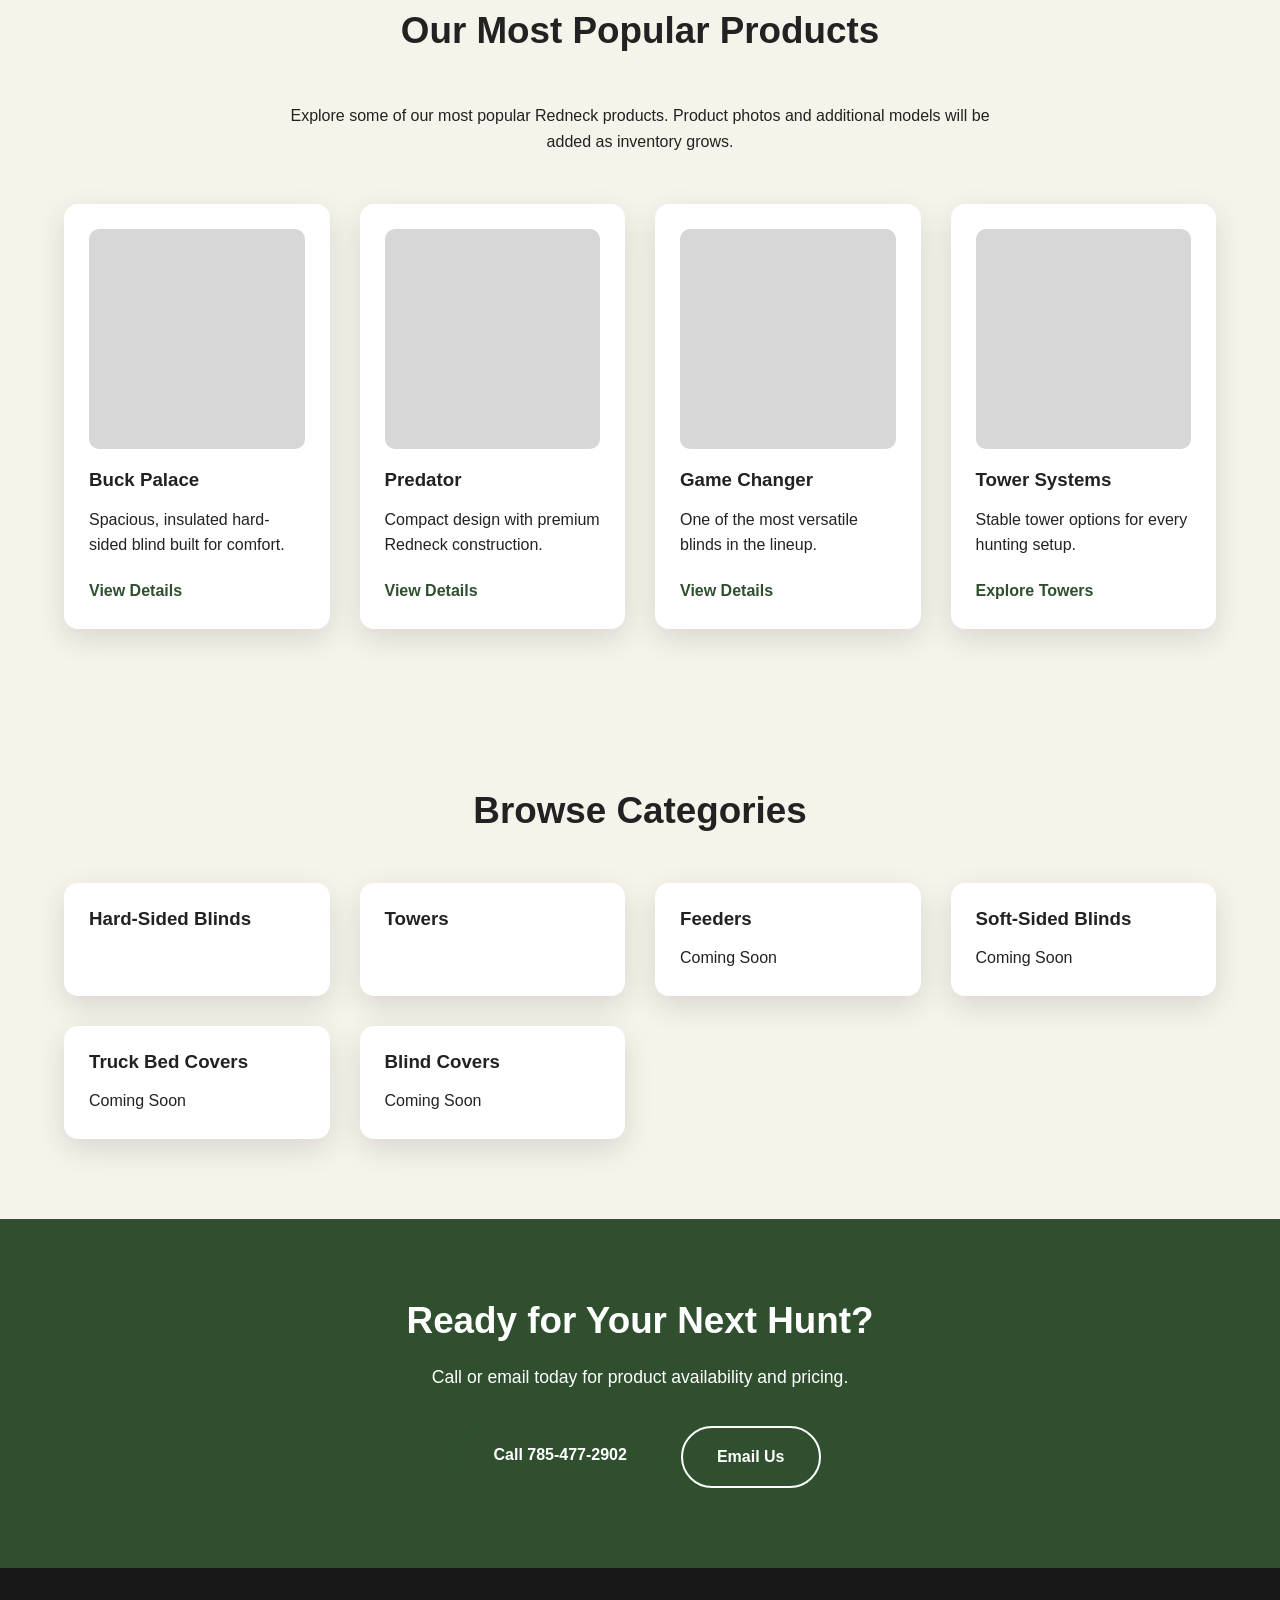
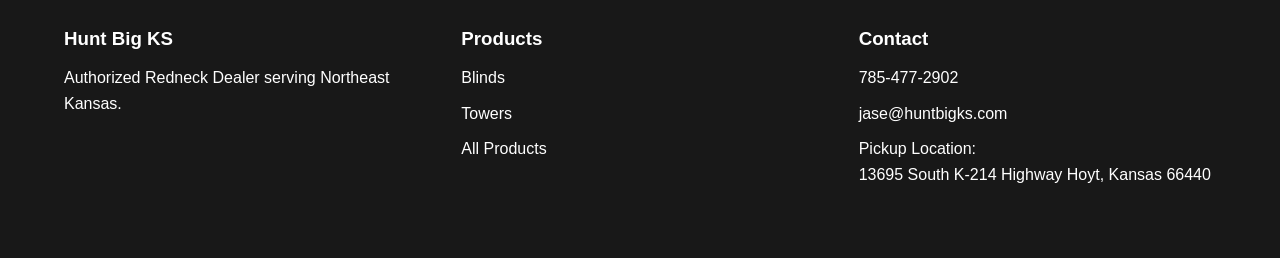
==== commit 8f3f816b: "Update index.html" ====
--- a/index.html
+++ b/index.html
@@ -287,7 +287,7 @@
 
             </a>
 
-            <a href="mailto:jasewege04@gmail.com" class="btn btn-outline">
+            <a href="mailto:jase@huntbigks.com" class="btn btn-outline">
 
                 Email Us
 
@@ -337,7 +337,7 @@
 
     <p>785-477-2902</p>
 
-    <p>jasewege04@gmail.com</p>
+    <p>jase@huntbigks.com</p>
 
     <p>
         Pickup Location:
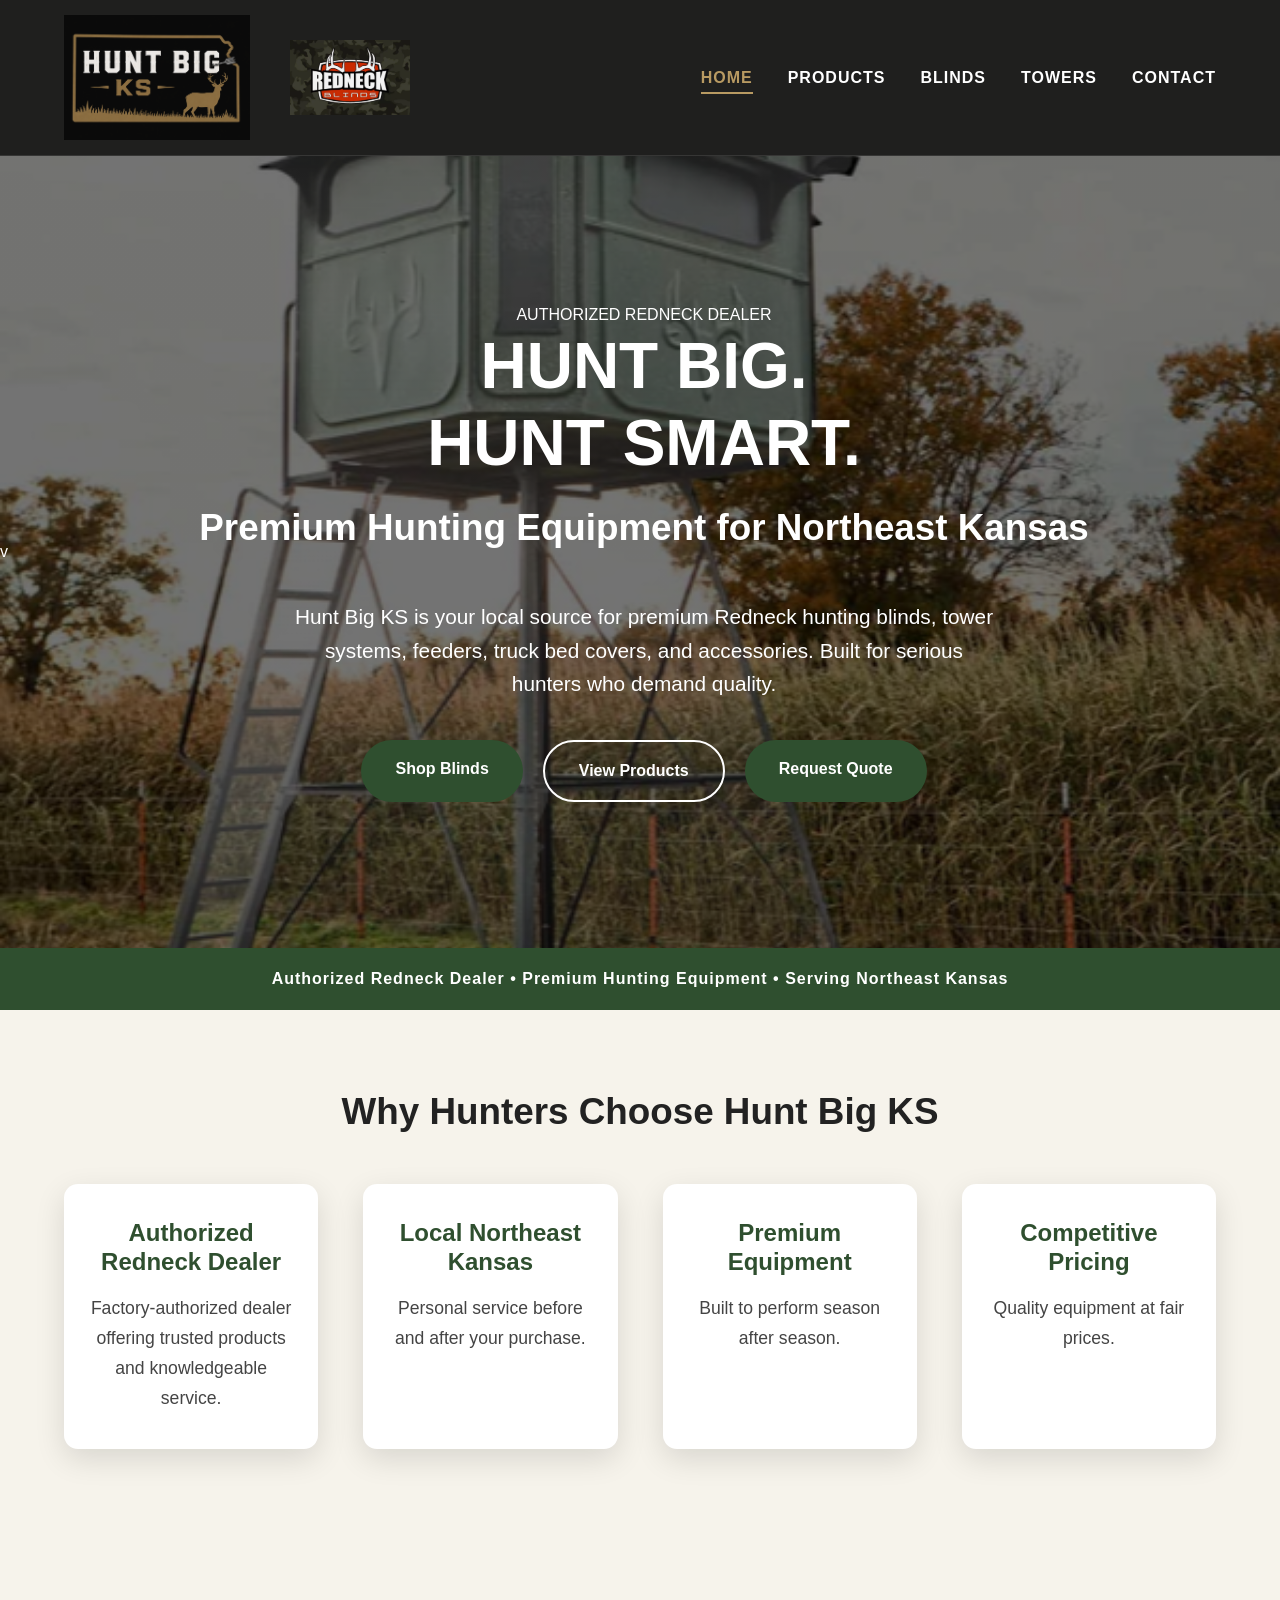
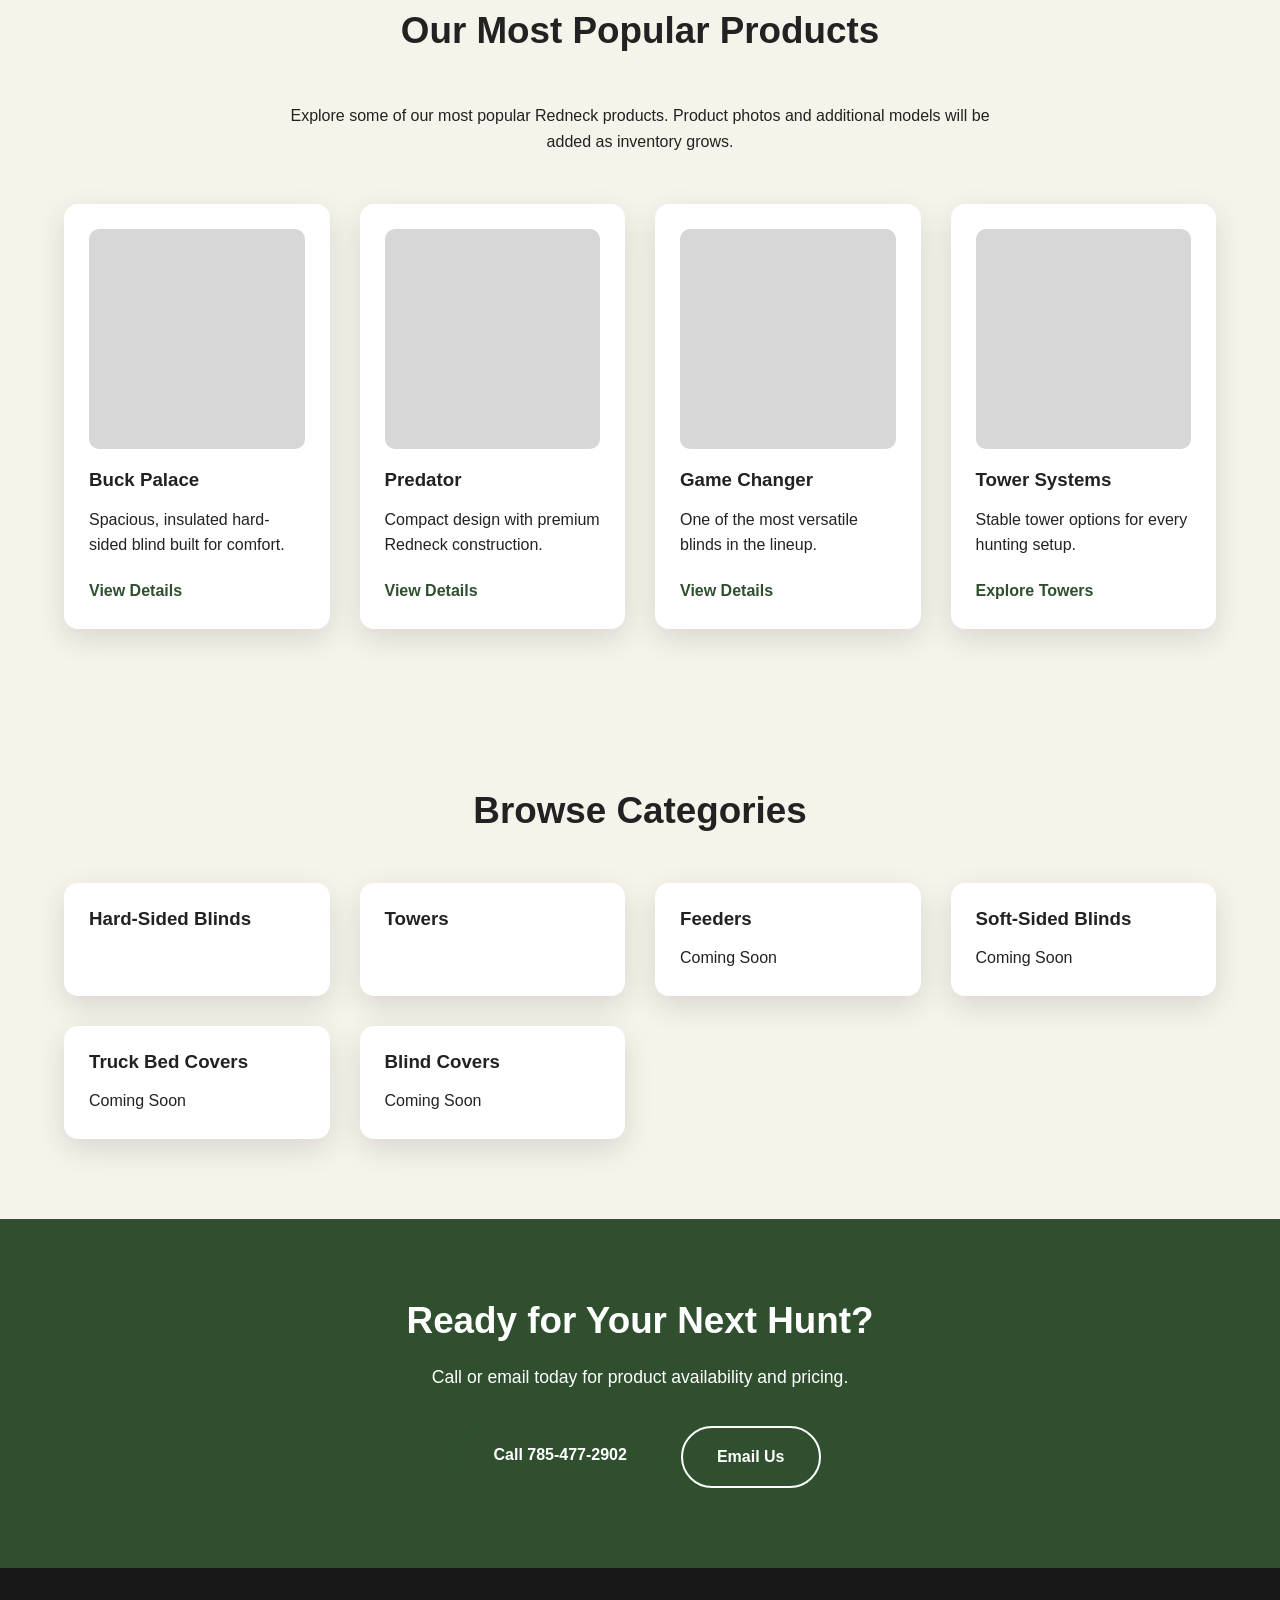
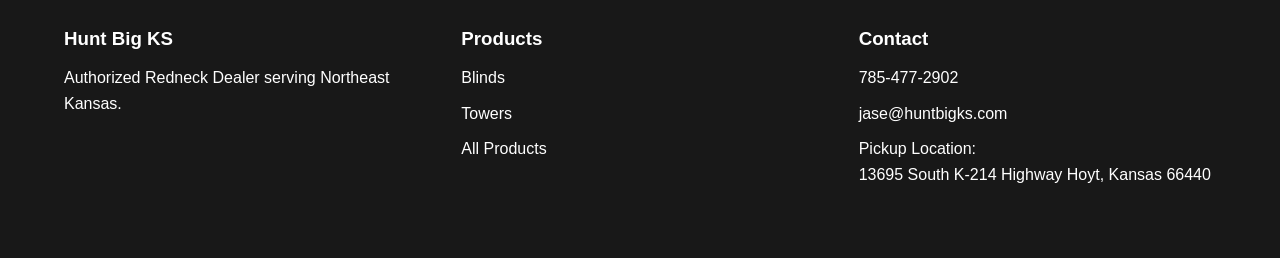
==== commit 2ea99f11: "Update index.html" ====
--- a/index.html
+++ b/index.html
@@ -58,9 +58,9 @@
 
     <div class="container hero-content">
 
-        <div class="dealer-badge">
-            AUTHORIZED REDNECK DEALER
-        </div>
+        <div class="dealer-banner">
+    AUTHORIZED REDNECK DEALER
+</div>
 
         <h1>HUNT BIG.<br>HUNT SMART.</h1>
 
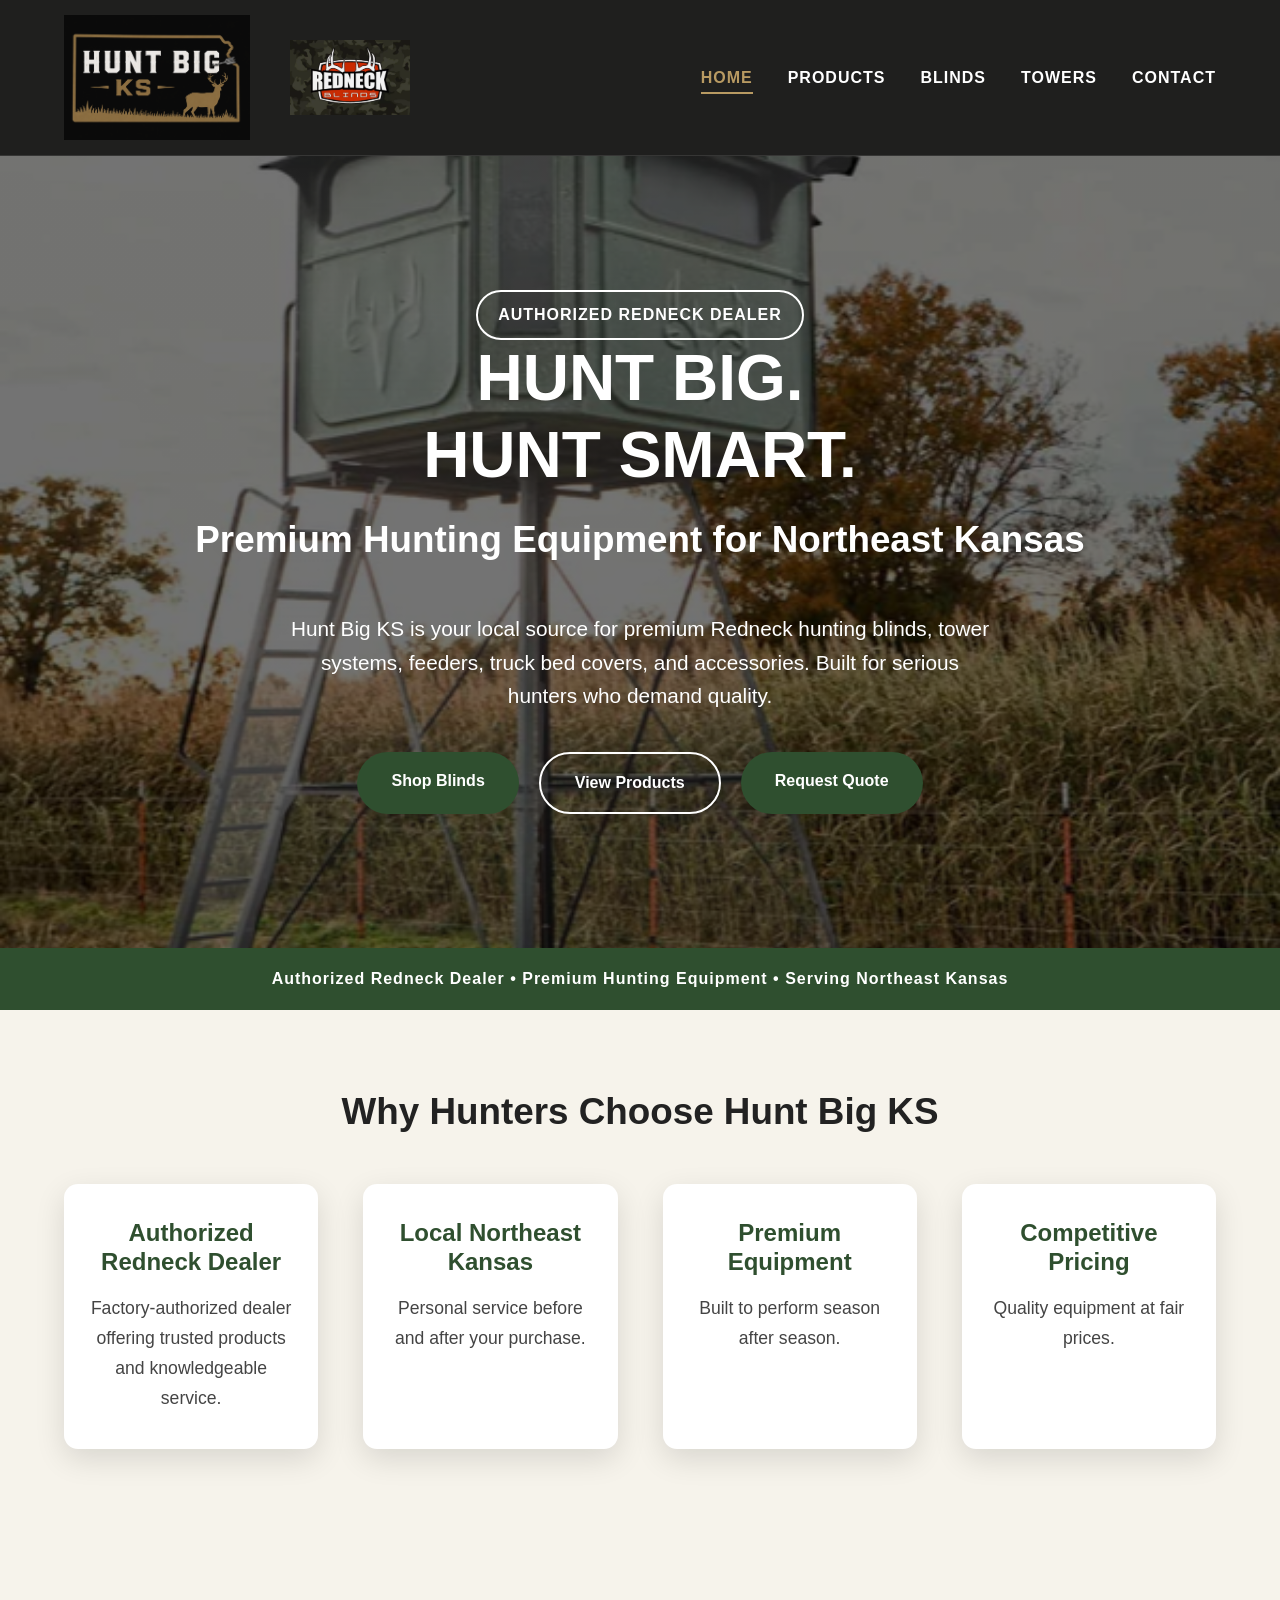
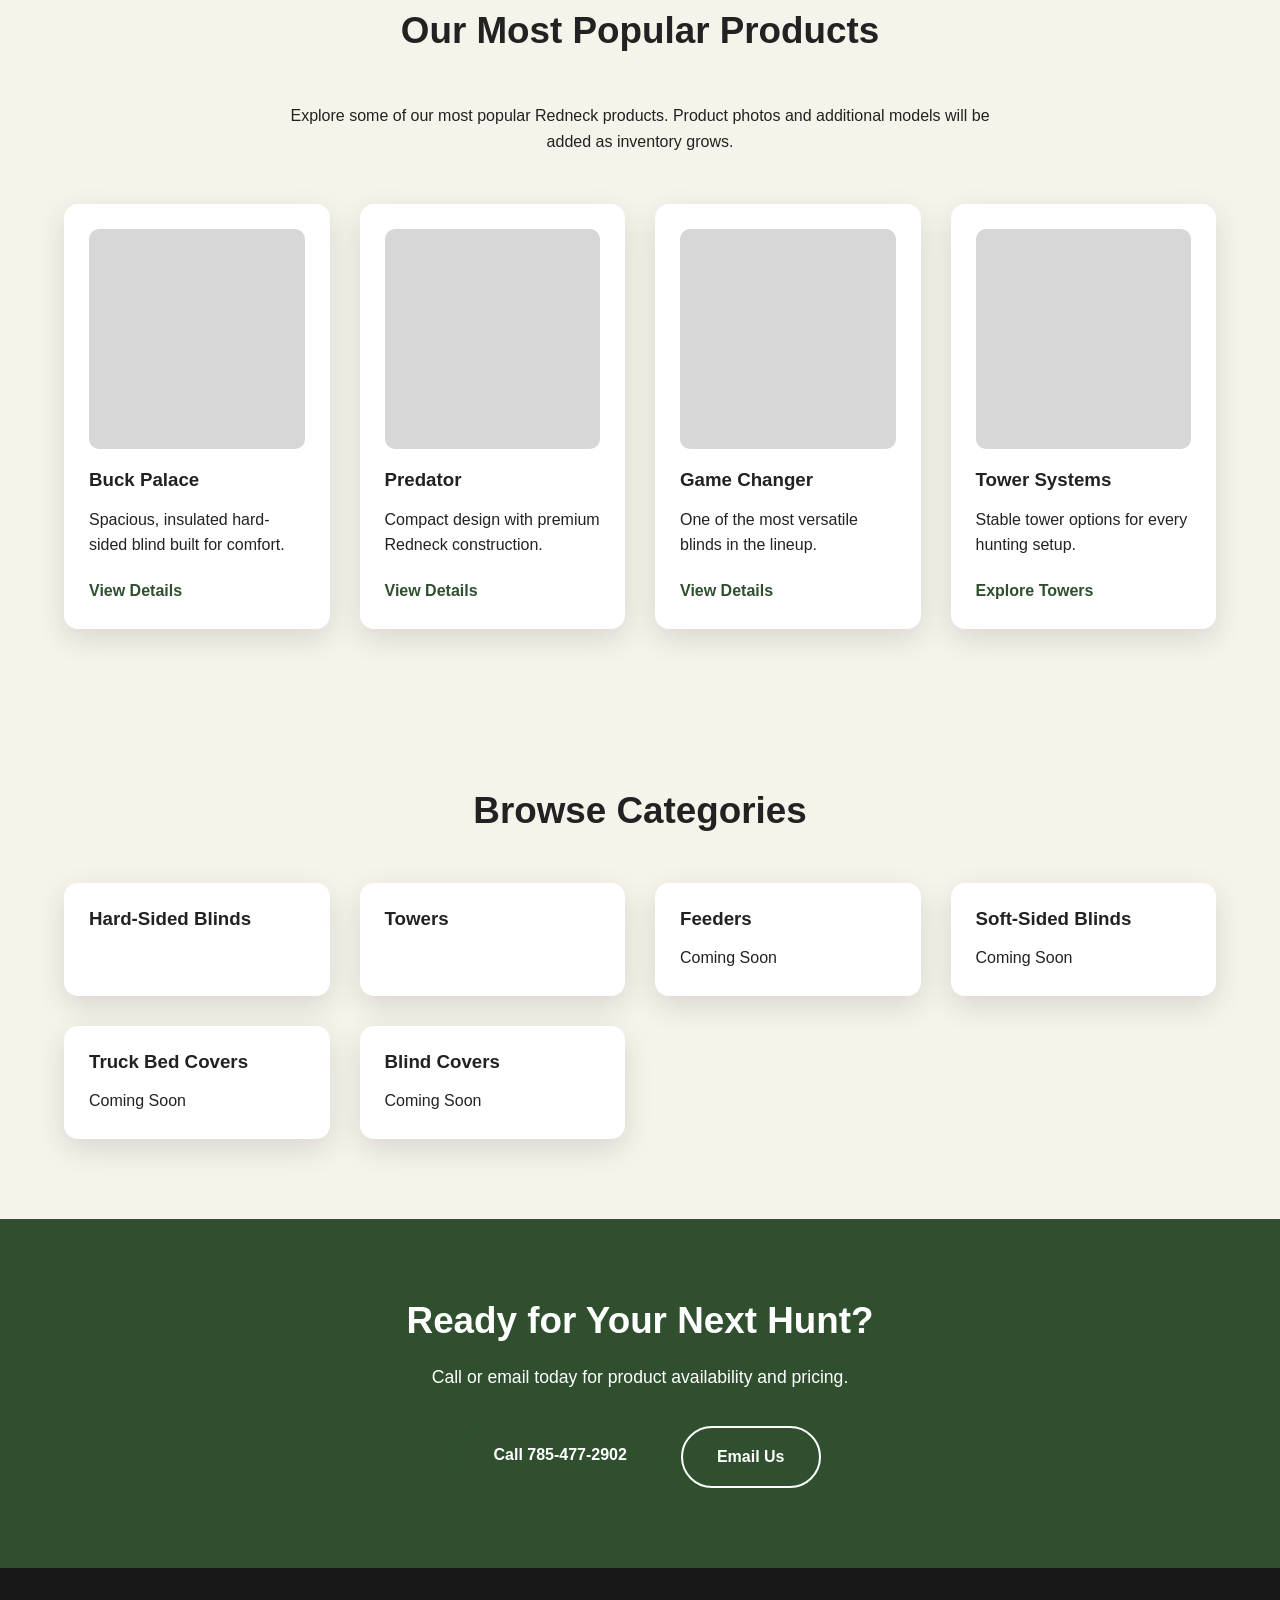
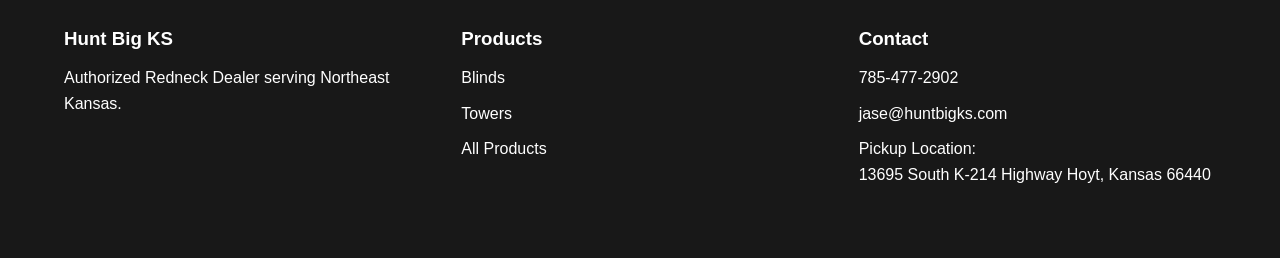
==== commit d0930a61: "Update index.html" ====
--- a/index.html
+++ b/index.html
@@ -52,7 +52,7 @@
 
 </header>
 
-<section class="hero home-hero">v
+<section class="hero home-hero">
 
     <div class="hero-overlay"></div>
 
--- a/css/style.css
+++ b/css/style.css
@@ -140,6 +140,14 @@
 .nav-links .active::after{
     width:100%;
 }
+.dealer-banner{
+    display:inline-block;
+    padding:10px 20px;
+    border:2px solid white;
+    border-radius:30px;
+    font-weight:bold;
+    letter-spacing:1px;
+}
 
 /* HERO */
 
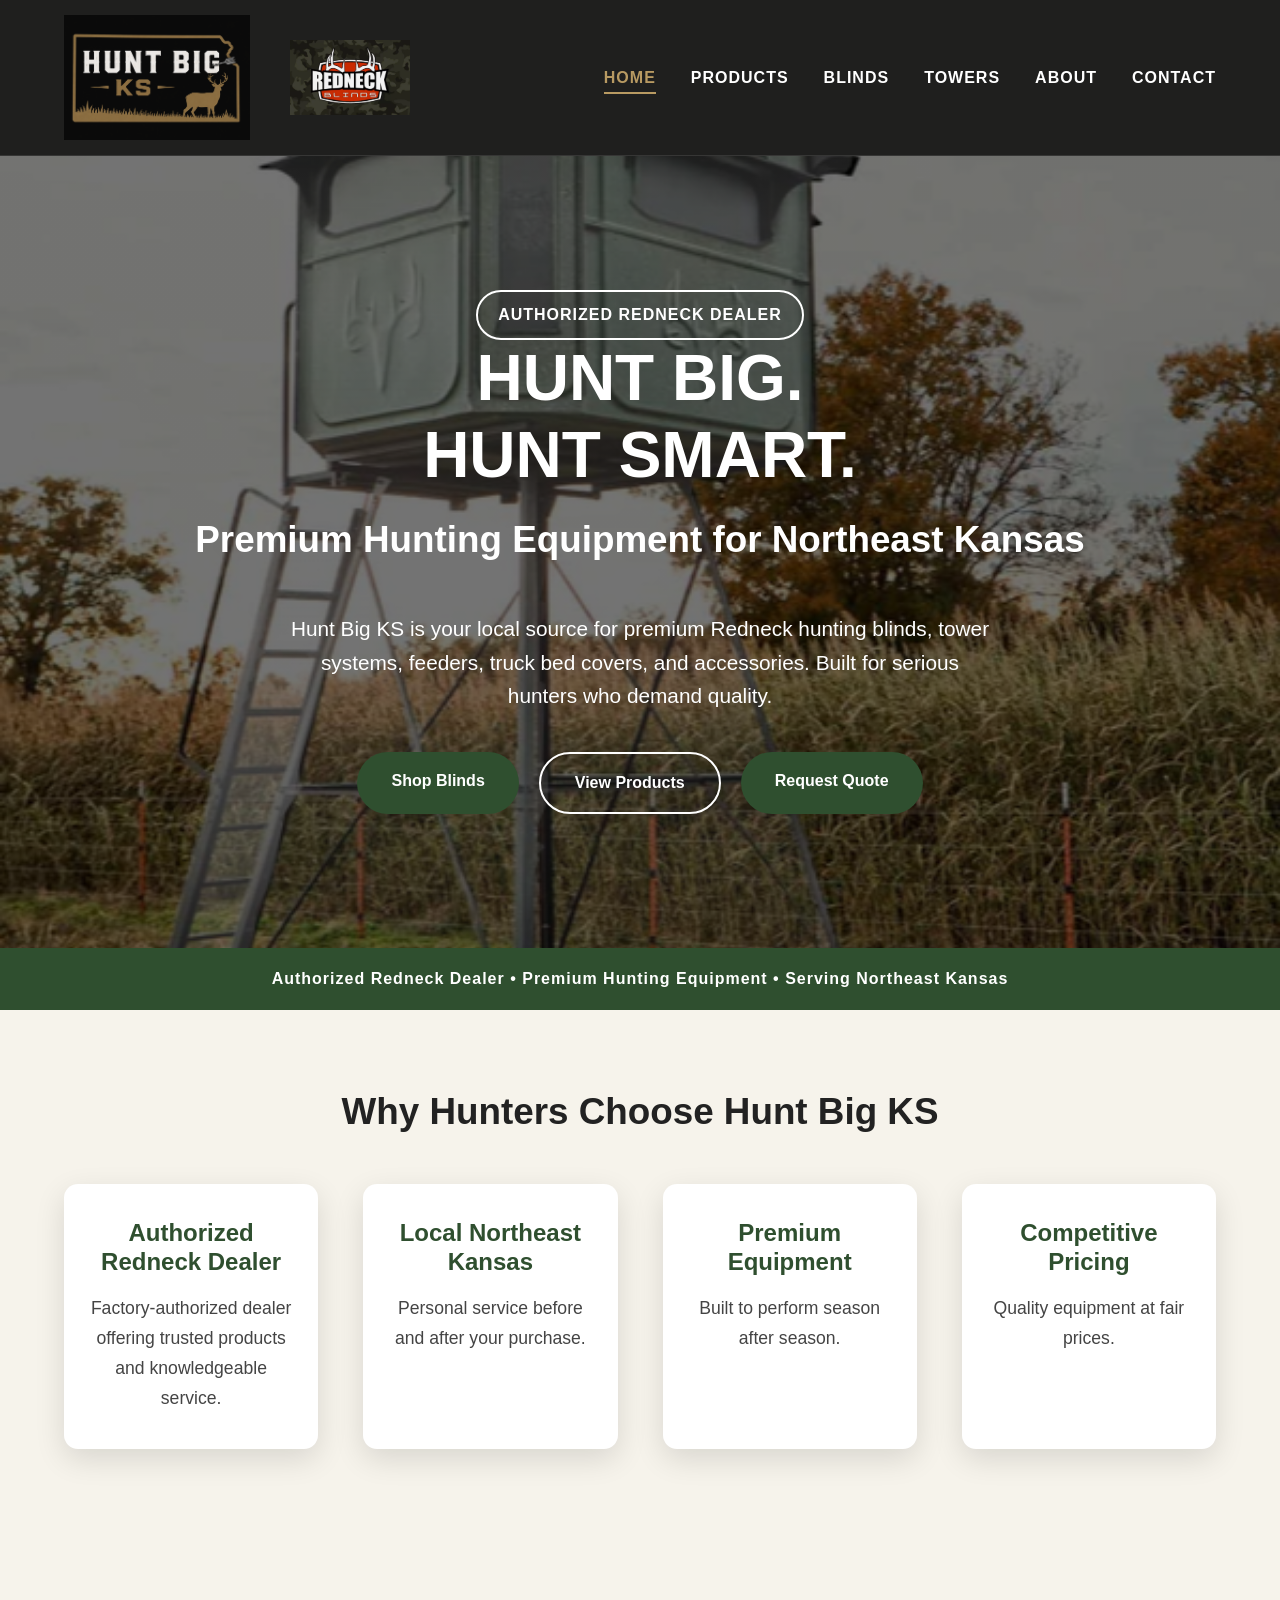
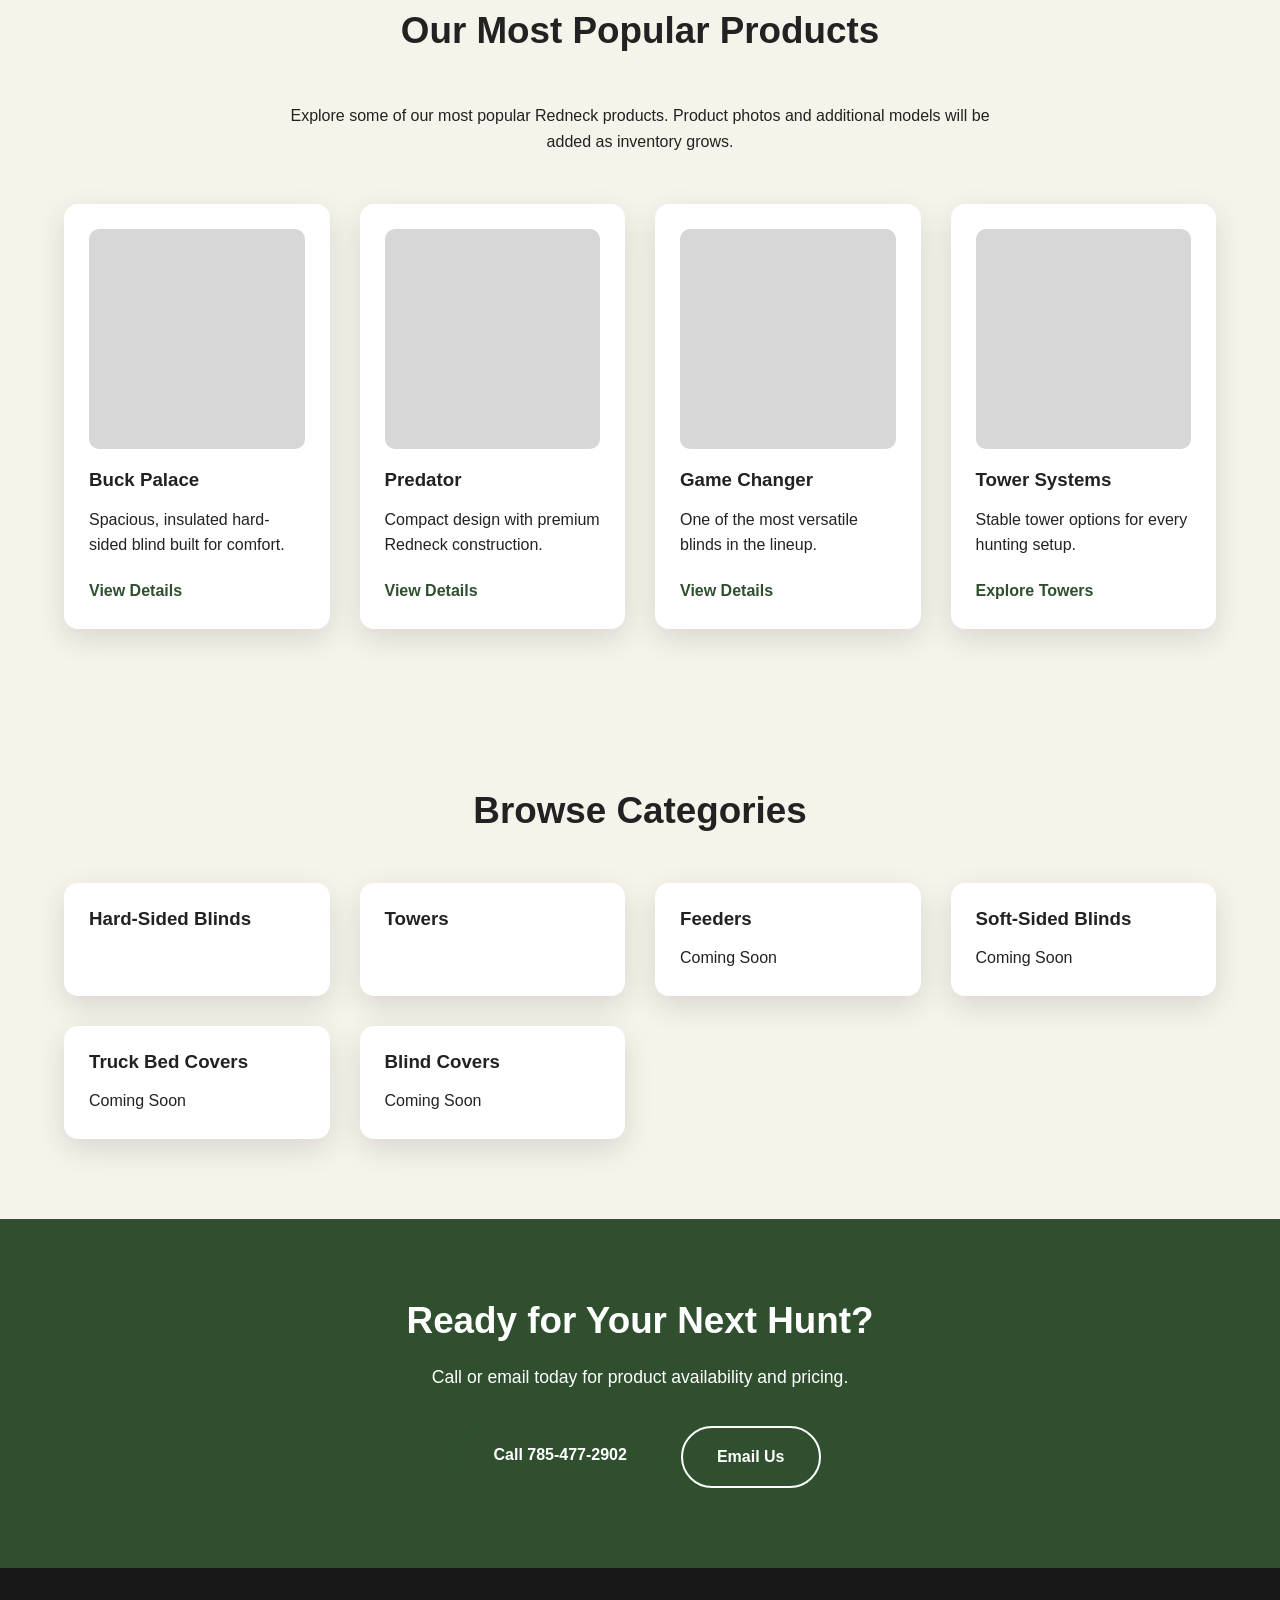
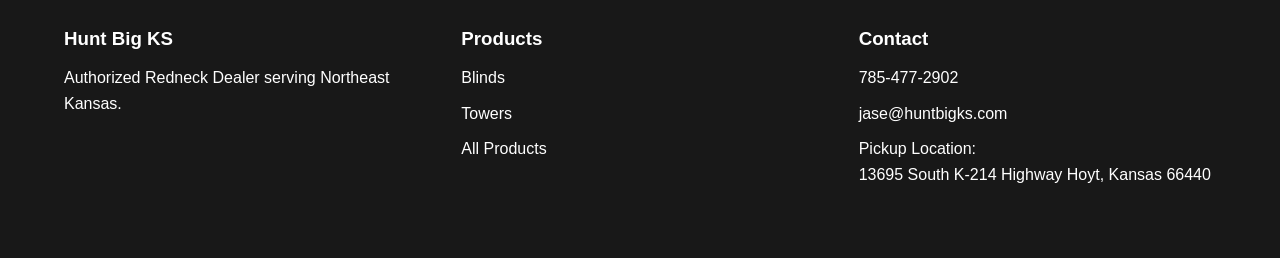
==== commit 3a76287f: "Update index.html" ====
--- a/index.html
+++ b/index.html
@@ -41,7 +41,9 @@
                 <li><a href="blinds.html">Blinds</a></li>
 
                 <li><a href="towers.html">Towers</a></li>
-
+                
+                <li><a href="about.html">About</a></li>
+                
                 <li><a href="contact.html">Contact</a></li>
 
             </ul>
